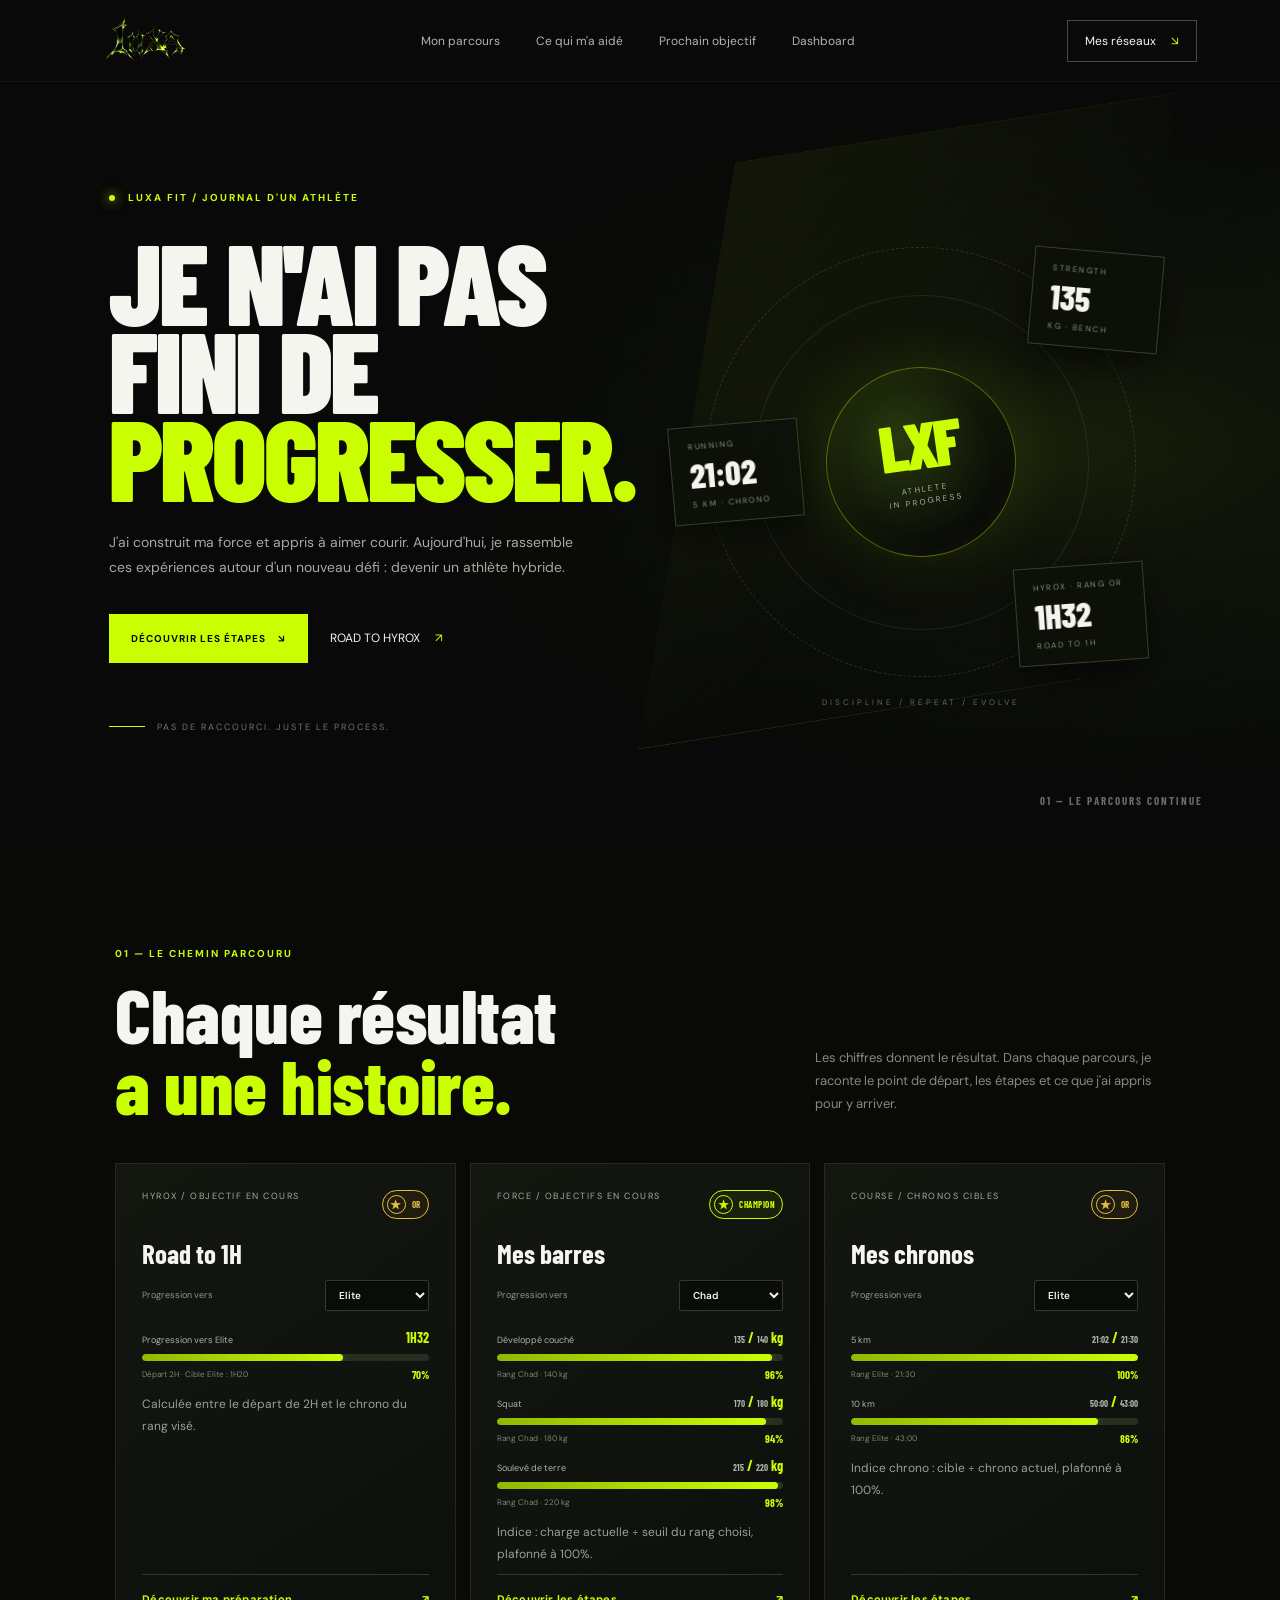
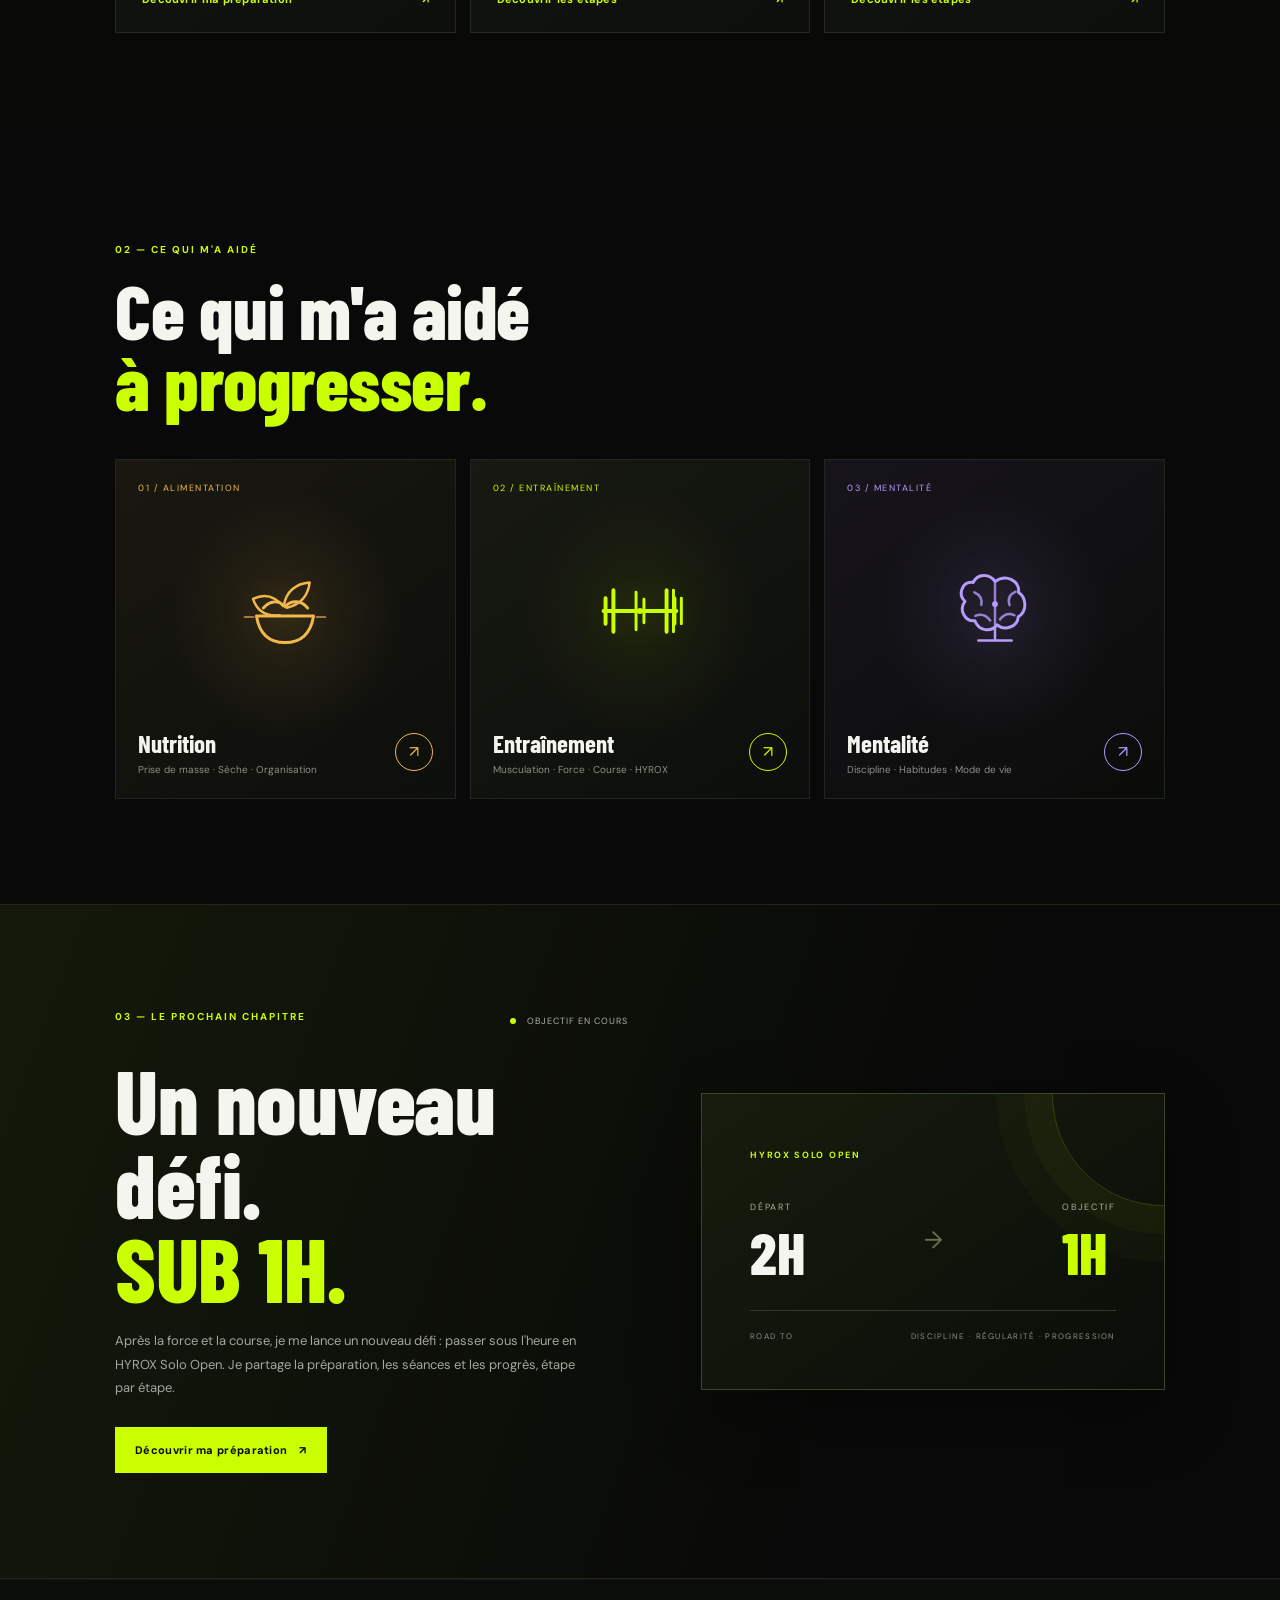
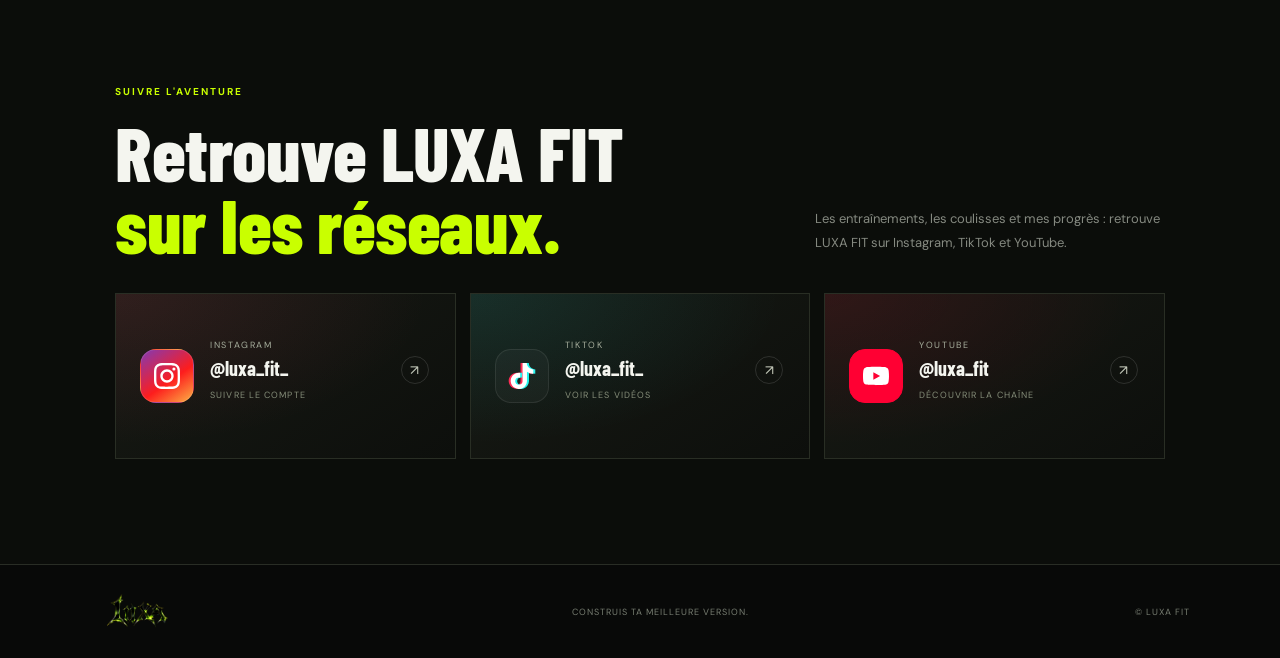
==== index.html @ b74d8dde "Initial commit" ====
<!doctype html>
<html lang="fr">
  <head>
    <meta charset="utf-8" />
    <meta name="viewport" content="width=device-width, initial-scale=1" />
    <meta name="theme-color" content="#080908" />
    <meta
      name="description"
      content="LUXA FIT — Mon parcours pour construire un physique, développer ma force et mon endurance."
    />
    <title>LUXA FIT — Mon parcours, mes objectifs</title>
    <link rel="preload" as="image" href="assets/luxa-logo.png" />
    <link rel="stylesheet" href="css/style.css" />
  </head>
  <body>
    <div class="loader" id="loader" aria-label="Chargement de LUXA FIT">
      <div class="loader-mark">
        <img src="assets/luxa-logo.png" alt="Logo LUXA FIT" />
      </div>
      <p class="loader-caption">CONSTRUIS TA MEILLEURE VERSION</p>
      <div class="loader-track"><span></span></div>
      <span class="loader-status">MON PARCOURS, MES OBJECTIFS</span>
    </div>

    <header class="header">
      <a class="brand" href="#accueil" aria-label="LUXA FIT — Accueil"
        ><img src="assets/luxa-logo.png" alt="LUXA FIT"
      /></a>
      <nav class="nav" aria-label="Navigation principale">
        <a href="#parcours">Mon parcours</a
        ><a href="#piliers">Ce qui m'a aidé</a
        ><a href="#hyrox">Prochain objectif</a>
        <a href="dashboard.html">Dashboard</a>
      </nav>
      <a class="header-cta" href="#youtube">Mes réseaux <span>↘</span></a>
      <button
        class="menu-toggle"
        aria-label="Ouvrir le menu"
        aria-expanded="false"
      >
        ☰
      </button>
    </header>

    <main id="accueil">
      <section class="hero hero-home">
        <div class="hero-bg"></div>
        <div class="hero-content">
          <p class="eyebrow">
            <span class="dot"></span> LUXA FIT / JOURNAL D'UN ATHLÈTE
          </p>
          <h1>JE N'AI PAS<br />FINI DE<br /><em>PROGRESSER.</em></h1>
          <p class="hero-copy">
            J'ai construit ma force et appris à aimer courir. Aujourd'hui, je
            rassemble ces expériences autour d'un nouveau défi : devenir un
            athlète hybride.
          </p>
          <div class="hero-actions">
            <a class="btn btn-primary" href="#parcours"
              >DÉCOUVRIR LES ÉTAPES <span>↘</span></a
            >
            <a class="text-link" href="#hyrox">ROAD TO HYROX <span>↗</span></a>
          </div>
          <div class="hero-note">
            <span class="line"></span> PAS DE RACCOURCI. JUSTE LE PROCESS.
          </div>
        </div>
        <div class="hero-visual" aria-label="Repères de mon parcours sportif">
          <div class="visual-orbit orbit-one"></div>
          <div class="visual-orbit orbit-two"></div>
          <div class="visual-core">
            <span>LXF</span><small>ATHLETE<br />IN PROGRESS</small>
          </div>
          <div class="visual-stamp stamp-strength">
            <small>STRENGTH</small
            ><strong data-performance-display="bench">135</strong
            ><em>KG · BENCH</em>
          </div>
          <div class="visual-stamp stamp-running">
            <small>RUNNING</small
            ><strong data-performance-display="fiveKm">21:02</strong
            ><em>5 KM · CHRONO</em>
          </div>
          <div class="visual-stamp stamp-hybrid">
            <small data-performance-rank-label="hyrox">HYROX · RANG OR</small
            ><strong data-performance-display="hyroxShort">1H32</strong
            ><em>ROAD TO 1H</em>
          </div>
          <div class="visual-bottom">DISCIPLINE / REPEAT / EVOLVE</div>
        </div>
        <div class="hero-index">01 — LE PARCOURS CONTINUE</div>
      </section>
      <section class="journey section" id="parcours">
        <div class="section-heading">
          <div>
            <p class="eyebrow">01 — LE CHEMIN PARCOURU</p>
            <h2>Chaque résultat<br /><em>a une histoire.</em></h2>
          </div>
          <p class="section-intro">
            Les chiffres donnent le résultat. Dans chaque parcours, je raconte
            le point de départ, les étapes et ce que j'ai appris pour y arriver.
          </p>
        </div>
        <div
          class="journey-grid"
          data-mobile-carousel="journey-cards"
          aria-label="Parcours sportifs"
        >
          <article
            class="journey-card"
            data-rank-system="hyrox"
            data-current-rank-order="2"
            data-current-seconds="5520"
            data-start-seconds="7200"
          >
            <div class="journey-card-top">
              <span class="card-number">HYROX / OBJECTIF EN COURS</span
              ><span
                class="rank-logo rank-or"
                data-performance-rank-badge="hyrox"
                role="img"
                aria-label="Rang actuel : Or"
                ><span class="rank-logo-mark" aria-hidden="true">★</span
                ><span class="rank-logo-name" data-performance-rank-name="hyrox"
                  >Or</span
                ></span
              >
            </div>
            <h3>Road to 1H</h3>
            <label class="rank-target-control"
              ><span>Progression vers</span
              ><select data-rank-select aria-label="Rang HYROX cible">
                <option value="bronze" data-rank-order="0">Bronze</option>
                <option value="argent" data-rank-order="1">Argent</option>
                <option
                  value="or"
                  data-rank-order="2"
                  data-target-time="1:45:00"
                >
                  Or
                </option>
                <option
                  value="elite"
                  data-rank-order="3"
                  data-target-time="1:20:00"
                  selected
                >
                  Elite
                </option>
                <option
                  value="champion"
                  data-rank-order="4"
                  data-target-time="1:10:00"
                >
                  Champion
                </option>
                <option
                  value="chad"
                  data-rank-order="5"
                  data-target-time="1:00:00"
                >
                  Chad
                </option>
              </select></label
            >
            <div class="progress-list">
              <div class="progress-item">
                <div class="progress-heading">
                  <span data-rank-heading>Progression vers Elite</span
                  ><strong data-performance-current="hyrox">1H32</strong>
                </div>
                <div
                  class="progress-track"
                  data-rank-progress
                  role="progressbar"
                  aria-label="Progression HYROX vers le rang Elite"
                  aria-valuemin="0"
                  aria-valuemax="100"
                  aria-valuenow="70"
                  aria-valuetext="Chrono actuel : 1 heure 32. Progression vers Elite : 70 pour cent."
                >
                  <span data-rank-fill style="--progress: 70%"></span>
                </div>
                <div class="progress-meta">
                  <span data-rank-target-label
                    >Départ : 2H · Cible Elite : 1H20</span
                  ><b data-rank-percent>70%</b>
                </div>
              </div>
            </div>
            <p class="progress-note">
              Calculée entre le départ de 2H et le chrono du rang visé.
            </p>
            <a href="training.html" class="text-link"
              >Découvrir ma préparation <span>↗</span></a
            >
          </article>
          <article class="journey-card" data-rank-system="strength">
            <div class="journey-card-top">
              <span class="card-number">FORCE / OBJECTIFS EN COURS</span
              ><span
                class="rank-logo rank-champion"
                data-performance-rank-badge="strength"
                role="img"
                aria-label="Rang actuel : Champion"
                ><span class="rank-logo-mark" aria-hidden="true">★</span
                ><span
                  class="rank-logo-name"
                  data-performance-rank-name="strength"
                  >Champion</span
                ></span
              >
            </div>
            <h3>Mes barres</h3>
            <label class="rank-target-control"
              ><span>Progression vers</span
              ><select data-rank-select aria-label="Rang cible en force">
                <option
                  value="bronze"
                  data-bench="70"
                  data-squat="90"
                  data-deadlift="110"
                >
                  Bronze
                </option>
                <option
                  value="argent"
                  data-bench="90"
                  data-squat="115"
                  data-deadlift="145"
                >
                  Argent
                </option>
                <option
                  value="or"
                  data-bench="105"
                  data-squat="135"
                  data-deadlift="165"
                >
                  Or
                </option>
                <option
                  value="elite"
                  data-bench="120"
                  data-squat="150"
                  data-deadlift="185"
                >
                  Elite
                </option>
                <option
                  value="champion"
                  data-bench="130"
                  data-squat="160"
                  data-deadlift="200"
                >
                  Champion
                </option>
                <option
                  value="chad"
                  data-bench="140"
                  data-squat="180"
                  data-deadlift="220"
                  selected
                >
                  Chad
                </option>
              </select></label
            >
            <div class="progress-list">
              <div
                class="progress-item"
                data-rank-metric="bench"
                data-current-value="135"
              >
                <div class="progress-heading">
                  <span>Développé couché</span
                  ><strong
                    ><span data-performance-current>135</span> /
                    <span data-rank-target-value>140</span> kg</strong
                  >
                </div>
                <div
                  class="progress-track"
                  data-rank-progress
                  role="progressbar"
                  aria-label="Développé couché : 135 sur 140 kg, rang Chad"
                  aria-valuemin="0"
                  aria-valuemax="100"
                  aria-valuenow="96"
                  aria-valuetext="135 kg sur 140 kg, 96 pour cent vers Chad"
                >
                  <span data-rank-fill style="--progress: 96%"></span>
                </div>
                <div class="progress-meta">
                  <span data-rank-target-label>Rang Chad · 140 kg</span
                  ><b data-rank-percent>96%</b>
                </div>
              </div>
              <div
                class="progress-item"
                data-rank-metric="squat"
                data-current-value="170"
              >
                <div class="progress-heading">
                  <span>Squat</span
                  ><strong
                    ><span data-performance-current>170</span> /
                    <span data-rank-target-value>180</span> kg</strong
                  >
                </div>
                <div
                  class="progress-track"
                  data-rank-progress
                  role="progressbar"
                  aria-label="Squat : 170 sur 180 kg, rang Chad"
                  aria-valuemin="0"
                  aria-valuemax="100"
                  aria-valuenow="94"
                  aria-valuetext="170 kg sur 180 kg, 94 pour cent vers Chad"
                >
                  <span data-rank-fill style="--progress: 94%"></span>
                </div>
                <div class="progress-meta">
                  <span data-rank-target-label>Rang Chad · 180 kg</span
                  ><b data-rank-percent>94%</b>
                </div>
              </div>
              <div
                class="progress-item"
                data-rank-metric="deadlift"
                data-current-value="215"
              >
                <div class="progress-heading">
                  <span>Soulevé de terre</span
                  ><strong
                    ><span data-performance-current>215</span> /
                    <span data-rank-target-value>220</span> kg</strong
                  >
                </div>
                <div
                  class="progress-track"
                  data-rank-progress
                  role="progressbar"
                  aria-label="Soulevé de terre : 215 sur 220 kg, rang Chad"
                  aria-valuemin="0"
                  aria-valuemax="100"
                  aria-valuenow="98"
                  aria-valuetext="215 kg sur 220 kg, 98 pour cent vers Chad"
                >
                  <span data-rank-fill style="--progress: 98%"></span>
                </div>
                <div class="progress-meta">
                  <span data-rank-target-label>Rang Chad · 220 kg</span
                  ><b data-rank-percent>98%</b>
                </div>
              </div>
            </div>
            <p class="progress-note">
              Indice : charge actuelle ÷ seuil du rang choisi, plafonné à 100%.
            </p>
            <a href="force.html" class="text-link"
              >Découvrir les étapes <span>↗</span></a
            >
          </article>
          <article class="journey-card" data-rank-system="running">
            <div class="journey-card-top">
              <span class="card-number">COURSE / CHRONOS CIBLES</span
              ><span
                class="rank-logo rank-or"
                data-performance-rank-badge="running"
                role="img"
                aria-label="Rang actuel : Or"
                ><span class="rank-logo-mark" aria-hidden="true">★</span
                ><span
                  class="rank-logo-name"
                  data-performance-rank-name="running"
                  >Or</span
                ></span
              >
            </div>
            <h3>Mes chronos</h3>
            <label class="rank-target-control"
              ><span>Progression vers</span
              ><select
                data-rank-select
                aria-label="Rang cible en course à pied"
              >
                <option value="bronze" data-five-km="30:00" data-ten-km="60:00">
                  Bronze
                </option>
                <option value="argent" data-five-km="27:00" data-ten-km="54:00">
                  Argent
                </option>
                <option value="or" data-five-km="23:00" data-ten-km="50:00">
                  Or
                </option>
                <option
                  value="elite"
                  data-five-km="21:30"
                  data-ten-km="43:00"
                  selected
                >
                  Elite
                </option>
                <option
                  value="champion"
                  data-five-km="19:00"
                  data-ten-km="38:00"
                >
                  Champion
                </option>
                <option
                  value="chad"
                  data-five-km="17:59"
                  data-ten-km="35:59"
                  data-five-km-label="Sous 18:00"
                  data-ten-km-label="Sous 36:00"
                >
                  Chad
                </option>
              </select></label
            >
            <div class="progress-list">
              <div
                class="progress-item"
                data-rank-metric="fiveKm"
                data-current-time="21:02"
              >
                <div class="progress-heading">
                  <span>5 km</span
                  ><strong
                    ><span data-performance-current>21:02</span> /
                    <span data-rank-target-value>21:30</span></strong
                  >
                </div>
                <div
                  class="progress-track"
                  data-rank-progress
                  role="progressbar"
                  aria-label="5 kilomètres vers le rang Elite"
                  aria-valuemin="0"
                  aria-valuemax="100"
                  aria-valuenow="100"
                  aria-valuetext="21 minutes 2 secondes, progression vers le rang Elite"
                >
                  <span data-rank-fill style="--progress: 100%"></span>
                </div>
                <div class="progress-meta">
                  <span data-rank-target-label>Rang Elite · 21:30</span
                  ><b data-rank-percent>100%</b>
                </div>
              </div>
              <div
                class="progress-item"
                data-rank-metric="tenKm"
                data-current-time="50:00"
              >
                <div class="progress-heading">
                  <span>10 km</span
                  ><strong
                    ><span data-performance-current>50:00</span> /
                    <span data-rank-target-value>43:00</span></strong
                  >
                </div>
                <div
                  class="progress-track"
                  data-rank-progress
                  role="progressbar"
                  aria-label="10 kilomètres vers le rang Elite"
                  aria-valuemin="0"
                  aria-valuemax="100"
                  aria-valuenow="86"
                  aria-valuetext="50 minutes, progression vers le rang Elite"
                >
                  <span data-rank-fill style="--progress: 86%"></span>
                </div>
                <div class="progress-meta">
                  <span data-rank-target-label>Rang Elite · 43:00</span
                  ><b data-rank-percent>86%</b>
                </div>
              </div>
            </div>
            <p class="progress-note">
              Indice chrono : cible ÷ chrono actuel, plafonné à 100%.
            </p>
            <a href="course.html" class="text-link"
              >Découvrir les étapes <span>↗</span></a
            >
          </article>
        </div>
      </section>

      <section class="pillars section" id="piliers">
        <div class="section-heading">
          <div>
            <p class="eyebrow">02 — CE QUI M'A AIDÉ</p>
            <h2>Ce qui m'a aidé<br /><em>à progresser.</em></h2>
          </div>
        </div>
        <div
          class="pillar-grid"
          data-mobile-carousel="pillars"
          aria-label="Les piliers pour progresser"
        >
          <a class="pillar-card nutrition" href="nutrition.html"
            ><span class="card-number">01 / ALIMENTATION</span>
            <div class="card-art art-nutrition" aria-hidden="true">
              <img class="card-logo" src="assets/nutrition-mark.svg" alt="" />
            </div>
            <div class="card-bottom">
              <div>
                <h3>Nutrition</h3>
                <p>Prise de masse · Sèche · Organisation</p>
              </div>
              <span class="circle-arrow">↗</span>
            </div></a
          >
          <a class="pillar-card training" href="training.html"
            ><span class="card-number">02 / ENTRAÎNEMENT</span>
            <div class="card-art art-training" aria-hidden="true">
              <img class="card-logo" src="assets/training-mark.svg" alt="" />
            </div>
            <div class="card-bottom">
              <div>
                <h3>Entraînement</h3>
                <p>Musculation · Force · Course · HYROX</p>
              </div>
              <span class="circle-arrow">↗</span>
            </div></a
          >
          <a class="pillar-card mindset" href="mentalite.html"
            ><span class="card-number">03 / MENTALITÉ</span>
            <div class="card-art art-mindset" aria-hidden="true">
              <img class="card-logo" src="assets/mindset-mark.svg" alt="" />
            </div>
            <div class="card-bottom">
              <div>
                <h3>Mentalité</h3>
                <p>Discipline · Habitudes · Mode de vie</p>
              </div>
              <span class="circle-arrow">↗</span>
            </div></a
          >
        </div>
      </section>

      <section class="hyrox next-chapter section" id="hyrox">
        <div class="next-chapter-copy">
          <div class="hyrox-top">
            <p class="eyebrow">03 — LE PROCHAIN CHAPITRE</p>
            <span class="live-tag"><i></i> OBJECTIF EN COURS</span>
          </div>
          <h2>Un nouveau défi.<br /><em>SUB 1H.</em></h2>
          <p class="hyrox-desc">
            Après la force et la course, je me lance un nouveau défi : passer
            sous l'heure en HYROX Solo Open. Je partage la préparation, les
            séances et les progrès, étape par étape.
          </p>
          <a class="btn btn-primary" href="training.html"
            >Découvrir ma préparation <span>↗</span></a
          >
        </div>
        <div
          class="hyrox-scoreboard"
          aria-label="Départ et objectif HYROX Solo Open"
        >
          <span class="scoreboard-label">HYROX SOLO OPEN</span>
          <div class="scoreboard-times">
            <div><small>DÉPART</small><strong>2H</strong></div>
            <span aria-hidden="true">→</span>
            <div class="scoreboard-target">
              <small>OBJECTIF</small><strong>1H</strong>
            </div>
          </div>
          <div class="scoreboard-footer">
            <span>ROAD TO</span
            ><span>DISCIPLINE · RÉGULARITÉ · PROGRESSION</span>
          </div>
        </div>
      </section>

      <section class="socials section" id="youtube">
        <div class="socials-heading">
          <div>
            <p class="eyebrow">SUIVRE L'AVENTURE</p>
            <h2>Retrouve LUXA FIT<br /><em>sur les réseaux.</em></h2>
          </div>
          <p class="section-intro">
            Les entraînements, les coulisses et mes progrès : retrouve LUXA FIT
            sur Instagram, TikTok et YouTube.
          </p>
        </div>
        <div
          class="social-links"
          data-mobile-carousel="social-links"
          aria-label="Réseaux sociaux LUXA FIT"
        >
          <a
            class="social-card social-instagram"
            href="https://www.instagram.com/luxa_fit_/"
            target="_blank"
            rel="noopener noreferrer"
            aria-label="Ouvrir Instagram LUXA FIT dans un nouvel onglet"
            ><span class="social-icon"
              ><img src="assets/instagram-mark.svg" alt="" /></span
            ><span class="social-copy"
              ><span class="social-name">INSTAGRAM</span
              ><strong>@luxa_fit_</strong
              ><span class="social-action">Suivre le compte</span></span
            ><span class="social-arrow" aria-hidden="true">↗</span></a
          >
          <a
            class="social-card social-tiktok"
            href="https://www.tiktok.com/@luxa_fit_"
            target="_blank"
            rel="noopener noreferrer"
            aria-label="Ouvrir TikTok LUXA FIT dans un nouvel onglet"
            ><span class="social-icon"
              ><img src="assets/tiktok-mark.svg" alt="" /></span
            ><span class="social-copy"
              ><span class="social-name">TIKTOK</span><strong>@luxa_fit_</strong
              ><span class="social-action">Voir les vidéos</span></span
            ><span class="social-arrow" aria-hidden="true">↗</span></a
          >
          <a
            class="social-card social-youtube"
            href="https://www.youtube.com/@luxa_fit"
            target="_blank"
            rel="noopener noreferrer"
            aria-label="Ouvrir YouTube LUXA FIT dans un nouvel onglet"
            ><span class="social-icon"
              ><img src="assets/youtube-mark.svg" alt="" /></span
            ><span class="social-copy"
              ><span class="social-name">YOUTUBE</span><strong>@luxa_fit</strong
              ><span class="social-action">Découvrir la chaîne</span></span
            ><span class="social-arrow" aria-hidden="true">↗</span></a
          >
        </div>
      </section>
    </main>
    <footer class="footer">
      <a class="brand" href="#accueil"
        ><img src="assets/luxa-logo.png" alt="LUXA FIT" /></a
      ><span>CONSTRUIS TA MEILLEURE VERSION.</span><span>© LUXA FIT</span>
    </footer>
    <script src="js/performance.js"></script>
    <script src="js/main.js"></script>
    <script src="js/mobile-carousels.js"></script>
  </body>
</html>
---- css/style.css ----
@import url("https://fonts.googleapis.com/css2?family=Barlow+Condensed:wght@500;600;700;800;900&family=DM+Sans:wght@400;500;600;700&display=swap");
:root {
  --bg: #080908;
  --panel: #111310;
  --lime: #c9ff00;
  --nutrition-accent: #f2b84b;
  --training-accent: #c9ff00;
  --mindset-accent: #b59cff;
  --detail-accent: var(--training-accent);
  --white: #f4f5ef;
  --muted: #858980;
  --line: #292d25;
  --font: "DM Sans", sans-serif;
  --display: "Barlow Condensed", sans-serif;
}
* {
  box-sizing: border-box;
}
html {
  scroll-behavior: smooth;
}
body {
  margin: 0;
  background: var(--bg);
  color: var(--white);
  font-family: var(--font);
  -webkit-font-smoothing: antialiased;
}
a {
  color: inherit;
  text-decoration: none;
}
.loader {
  position: fixed;
  inset: 0;
  background: radial-gradient(
    ellipse at 50% 48%,
    #101608 0%,
    #050605 48%,
    #020302 100%
  );
  z-index: 1000;
  display: flex;
  flex-direction: column;
  align-items: center;
  justify-content: center;
  transition:
    opacity 0.8s cubic-bezier(0.7, 0, 0.2, 1),
    visibility 0.8s;
  overflow: hidden;
}
.loader:before {
  content: "";
  position: absolute;
  width: min(86vw, 1050px);
  aspect-ratio: 1;
  border-radius: 50%;
  background: radial-gradient(
    circle,
    #c9ff0010 0%,
    #c9ff0005 34%,
    transparent 68%
  );
  filter: blur(16px);
  animation: loader-breathe 3.2s ease-in-out infinite;
}
.loader-mark {
  position: relative;
  width: min(88vw, 940px);
  display: grid;
  place-items: center;
  animation: mark-enter 1.15s cubic-bezier(0.16, 1, 0.3, 1) both;
}
.loader-mark:after {
  content: "";
  position: absolute;
  inset: 9% 8%;
  background: #c9ff00;
  opacity: 0.12;
  filter: blur(55px);
  z-index: -1;
}
.loader-mark img {
  display: block;
  width: 100%;
  height: auto;
  filter: drop-shadow(0 0 10px #c9ff0040) drop-shadow(0 0 35px #c9ff0028);
  animation: logo-glow 3s ease-in-out infinite;
}
.loader-caption {
  position: relative;
  margin: 12px 0 36px;
  color: #e7f0d7;
  font: 600 clamp(12px, 1.6vw, 17px) / 1 var(--font);
  letter-spacing: clamp(5px, 1.1vw, 13px);
  text-indent: clamp(5px, 1.1vw, 13px);
  opacity: 0.85;
}
.loader-track {
  position: relative;
  width: min(48vw, 360px);
  height: 2px;
  background: #252c1b;
  overflow: hidden;
}
.loader-track span {
  display: block;
  width: 38%;
  height: 100%;
  background: linear-gradient(90deg, transparent, var(--lime), #f5ffd0);
  box-shadow: 0 0 14px var(--lime);
  animation: load 1.6s cubic-bezier(0.4, 0, 0.2, 1) infinite;
}
.loader-status {
  position: relative;
  margin-top: 17px;
  font-size: 8px;
  letter-spacing: 3px;
  color: #69715d;
}
@keyframes load {
  from {
    transform: translateX(-150%);
  }
  to {
    transform: translateX(350%);
  }
}
@keyframes mark-enter {
  from {
    opacity: 0;
    transform: translateY(22px) scale(0.94);
    filter: blur(8px);
  }
  to {
    opacity: 1;
    transform: translateY(0) scale(1);
    filter: blur(0);
  }
}
@keyframes logo-glow {
  0%,
  100% {
    filter: drop-shadow(0 0 8px #c9ff0030) drop-shadow(0 0 26px #c9ff001b);
  }
  50% {
    filter: drop-shadow(0 0 16px #c9ff0060) drop-shadow(0 0 48px #c9ff0038);
  }
}
@keyframes loader-breathe {
  0%,
  100% {
    transform: scale(0.88);
    opacity: 0.65;
  }
  50% {
    transform: scale(1.08);
    opacity: 1;
  }
}
.loader.done {
  opacity: 0;
  visibility: hidden;
  pointer-events: none;
}
@media (max-width: 600px) {
  .loader-mark {
    width: 96vw;
  }
  .loader-caption {
    margin: 4px 0 28px;
    letter-spacing: 4px;
    text-indent: 4px;
  }
  .loader-status {
    letter-spacing: 2px;
  }
}
@media (prefers-reduced-motion: reduce) {
  .loader-mark,
  .loader-mark img,
  .loader:before,
  .loader-track span {
    animation: none;
  }
}
.header {
  height: 82px;
  padding: 0 6.5%;
  display: flex;
  align-items: center;
  justify-content: space-between;
  border-bottom: 1px solid #ffffff0c;
  background: #080908;
  position: sticky;
  top: 0;
  z-index: 50;
}
.brand img {
  width: 125px;
  height: 52px;
  object-fit: contain;
}
.nav {
  display: flex;
  gap: 36px;
  color: #b2b6ad;
  font-size: 12px;
}
.nav a:hover,
.text-link:hover {
  color: var(--lime);
}
.header-cta {
  font-size: 12px;
  border: 1px solid #454a3b;
  padding: 12px 17px;
}
.header-cta span,
.btn span,
.text-link span {
  color: var(--lime);
  margin-left: 12px;
}
.menu-toggle {
  display: none;
  background: none;
  color: white;
  border: 0;
  font-size: 24px;
}
.hero {
  min-height: 650px;
  position: relative;
  display: flex;
  align-items: center;
  padding: 90px 10%;
  overflow: hidden;
  background: radial-gradient(
    ellipse at 75% 40%,
    #27310c 0%,
    #11150a 22%,
    #080908 62%
  );
}
.hero:after {
  content: "L";
  position: absolute;
  right: 9%;
  top: 3%;
  font: 900 560px/0.8 var(--display);
  color: #c9ff0008;
  pointer-events: none;
}
.hero-bg {
  position: absolute;
  inset: 0;
  background: linear-gradient(
    90deg,
    #080908 3%,
    #080908e8 40%,
    transparent 100%
  );
}
.hero-content {
  position: relative;
  z-index: 2;
  max-width: 720px;
}
.eyebrow {
  font-size: 10px;
  letter-spacing: 2px;
  color: var(--lime);
  font-weight: 700;
}
.dot {
  display: inline-block;
  width: 6px;
  height: 6px;
  border-radius: 50%;
  background: var(--lime);
  margin-right: 9px;
  box-shadow: 0 0 12px var(--lime);
}
h1,
h2,
h3,
p {
  margin-top: 0;
}
h1 {
  font: 900 clamp(66px, 10vw, 140px) / 0.83 var(--display);
  letter-spacing: -2px;
  margin: 30px 0;
}
.hero h1 em,
h2 em {
  font-style: normal;
  color: var(--lime);
}
.hero-copy {
  max-width: 430px;
  color: #a5aaa0;
  line-height: 1.8;
  font-size: 14px;
}
.hero-actions {
  display: flex;
  align-items: center;
  gap: 28px;
  margin-top: 34px;
}
.btn {
  display: inline-flex;
  align-items: center;
  justify-content: center;
  padding: 16px 20px;
  font-size: 11px;
  font-weight: 700;
  letter-spacing: 0.3px;
}
.btn-primary {
  background: var(--lime);
  color: #090a06;
}
.btn-primary span {
  color: #090a06;
}
.text-link {
  font-size: 12px;
}
.hero-note {
  display: flex;
  align-items: center;
  gap: 12px;
  margin-top: 75px;
  font-size: 9px;
  letter-spacing: 2px;
  color: #71766c;
}
.hero-note .line {
  width: 36px;
  height: 1px;
  background: var(--lime);
}
.hero-index {
  position: absolute;
  right: 6%;
  bottom: 35px;
  font: 700 11px var(--display);
  letter-spacing: 2px;
  color: #686d62;
}
.section {
  padding: 105px 9%;
}
.section-heading {
  display: flex;
  justify-content: space-between;
  align-items: end;
  margin-bottom: 42px;
}
h2 {
  font: 800 clamp(42px, 6vw, 76px) / 0.94 var(--display);
  letter-spacing: -0.5px;
  margin: 18px 0 0;
}
.section-intro {
  max-width: 350px;
  color: var(--muted);
  font-size: 13px;
  line-height: 1.8;
  margin-bottom: 5px;
}
.pillar-grid {
  display: grid;
  grid-template-columns: repeat(3, 1fr);
  gap: 14px;
}
.pillar-card {
  background: #111310;
  border: 1px solid #22261e;
  padding: 22px;
  min-height: 310px;
  display: flex;
  flex-direction: column;
  transition:
    border 0.25s,
    transform 0.25s;
}
.pillar-card:hover {
  border-color: var(--lime);
  transform: translateY(-4px);
}
.card-number {
  font-size: 9px;
  letter-spacing: 1.5px;
  color: #a4a99d;
}
.card-art {
  flex: 1;
  display: grid;
  place-items: center;
  font: 900 95px/0.8 var(--display);
  color: #c9ff0017;
  position: relative;
  overflow: hidden;
}
.card-art:after {
  content: "";
  position: absolute;
  width: 150px;
  height: 150px;
  border: 1px solid #c9ff002b;
  transform: rotate(45deg);
}
.card-bottom {
  display: flex;
  align-items: center;
  justify-content: space-between;
}
.card-bottom h3 {
  font: 700 25px var(--display);
  margin: 0 0 5px;
}
.card-bottom p {
  font-size: 10px;
  color: #8b9086;
  margin: 0;
}
.circle-arrow {
  width: 38px;
  height: 38px;
  border: 1px solid #414637;
  border-radius: 50%;
  display: grid;
  place-items: center;
  color: var(--lime);
  font-size: 16px;
  flex-shrink: 0;
}
.story {
  display: grid;
  grid-template-columns: 1fr 1fr;
  gap: 9%;
  align-items: center;
  background: #0c0e0b;
}
.story-image {
  position: relative;
}
.story-image img {
  width: 100%;
  max-height: 520px;
  object-fit: cover;
  object-position: center 25%;
  filter: saturate(0.75);
}
.image-tag {
  position: absolute;
  bottom: 18px;
  left: 18px;
  background: var(--lime);
  color: #080908;
  padding: 9px 12px;
  font-size: 9px;
  font-weight: 800;
  letter-spacing: 1px;
}
.story-copy > p:not(.eyebrow) {
  font-size: 13px;
  line-height: 1.9;
  color: #a0a59b;
  margin: 25px 0;
}
.stats {
  display: flex;
  gap: 20px;
  border-top: 1px solid var(--line);
  margin-top: 35px;
  padding-top: 25px;
}
.stats div {
  display: flex;
  flex-direction: column;
  gap: 8px;
}
.stats strong {
  font: 800 28px var(--display);
}
.stats strong span {
  font-size: 15px;
  color: var(--lime);
}
.stats small {
  font-size: 8px;
  letter-spacing: 1px;
  color: #82877d;
}
.hyrox {
  background: linear-gradient(110deg, #14190a, #080908 70%);
  border-top: 1px solid #202719;
  border-bottom: 1px solid #202719;
}
.hyrox-top,
.hyrox-footer {
  display: flex;
  justify-content: space-between;
  align-items: center;
}
.live-tag {
  font-size: 9px;
  letter-spacing: 1px;
  color: #adb3a4;
}
.live-tag i {
  display: inline-block;
  width: 6px;
  height: 6px;
  background: var(--lime);
  border-radius: 50%;
  margin-right: 8px;
}
.hyrox h2 {
  font-size: clamp(60px, 10vw, 130px);
  margin: 55px 0 20px;
}
.hyrox-desc {
  max-width: 480px;
  color: #a2a79d;
  font-size: 13px;
  line-height: 1.8;
}
.hyrox-footer {
  margin-top: 45px;
  padding-top: 25px;
  border-top: 1px solid #343a27;
  font-size: 10px;
  letter-spacing: 1.5px;
}
.btn-outline {
  border: 1px solid #6b7548;
}
.product-row {
  display: flex;
  align-items: center;
  justify-content: space-between;
  border: 1px solid var(--line);
  padding: 32px;
  background: #0d0f0c;
}
.product-status {
  font-size: 9px;
  color: var(--lime);
  letter-spacing: 1.5px;
}
.product-row h3 {
  font: 700 30px var(--display);
  margin: 15px 0 8px;
}
.product-row p {
  max-width: 570px;
  color: #92978d;
  font-size: 12px;
  line-height: 1.8;
  margin: 0;
}
.circle-arrow.large {
  width: 55px;
  height: 55px;
}
.disclaimer {
  font-size: 9px;
  color: #686d64;
  margin-top: 18px;
}
.mindset-band {
  text-align: center;
  background: #c9ff00;
  color: #090a06;
  padding: 90px 8%;
}
.mindset-band .eyebrow {
  color: #343c16;
}
.mindset-band h2 em {
  color: #3b4712;
}
.mindset-band > p:last-child {
  font-size: 12px;
  margin: 20px 0 0;
}
.youtube {
  display: flex;
  align-items: center;
  justify-content: space-between;
}
.youtube h2 {
  margin-top: 20px;
}
.footer {
  border-top: 1px solid var(--line);
  padding: 25px 7%;
  display: flex;
  align-items: center;
  justify-content: space-between;
  color: #777d71;
  font-size: 9px;
  letter-spacing: 1px;
}
.footer .brand img {
  width: 95px;
  height: 40px;
}
@media (max-width: 760px) {
  .header {
    height: 68px;
    padding: 0 5%;
  }
  .brand img {
    width: 100px;
    height: 45px;
  }
  .nav {
    display: none;
    position: absolute;
    top: 68px;
    left: 0;
    right: 0;
    background: #0b0d0a;
    padding: 24px;
    flex-direction: column;
    gap: 20px;
  }
  .nav.open {
    display: flex;
  }
  .header-cta {
    margin-left: auto;
    margin-right: 15px;
    padding: 10px;
    font-size: 10px;
  }
  .menu-toggle {
    display: block;
  }
  .hero {
    min-height: 590px;
    padding: 75px 7%;
  }
  .hero:after {
    right: -12%;
    font-size: 360px;
  }
  .hero-note {
    margin-top: 55px;
  }
  .section {
    padding: 75px 6%;
  }
  .section-heading {
    display: block;
  }
  .section-intro {
    margin-top: 20px;
  }
  .pillar-grid {
    grid-template-columns: 1fr;
  }
  .pillar-card {
    min-height: 260px;
  }
  .card-art {
    min-height: 115px;
    font-size: 75px;
  }
  .story {
    grid-template-columns: 1fr;
    gap: 35px;
  }
  .story-image img {
    max-height: 420px;
  }
  .stats {
    gap: 13px;
  }
  .stats strong {
    font-size: 24px;
  }
  .stats small {
    font-size: 7px;
  }
  .hyrox h2 {
    margin: 45px 0 20px;
  }
  .hyrox-footer {
    gap: 20px;
    align-items: start;
    flex-direction: column;
  }
  .product-row {
    padding: 22px;
    gap: 15px;
  }
  .product-row h3 {
    font-size: 25px;
  }
  .youtube {
    align-items: start;
    gap: 25px;
    flex-direction: column;
  }
  .footer {
    gap: 14px;
    flex-wrap: wrap;
  }
  .footer span:nth-child(2) {
    display: none;
  }
}

/* Nouvelle narration : objectifs et parcours personnel */
.journey {
  background: #090a08;
}
.journey-grid {
  display: grid;
  grid-template-columns: repeat(3, minmax(0, 1fr));
  gap: 14px;
}
.journey-card {
  min-height: 285px;
  padding: 26px;
  background: linear-gradient(145deg, #141710, #0d0f0c);
  border: 1px solid #252a20;
  display: flex;
  flex-direction: column;
  transition:
    transform 0.25s,
    border-color 0.25s,
    background 0.25s;
}
.journey-card:hover {
  transform: translateY(-4px);
  border-color: var(--lime);
}
.journey-card:focus-within {
  border-color: var(--lime);
}
.journey-card h3 {
  font: 700 27px var(--display);
  margin: 18px 0 10px;
}
.journey-card p {
  color: #9ba095;
  font-size: 12px;
  line-height: 1.85;
  margin: 0 0 22px;
}
.journey-card .text-link {
  display: flex;
  align-items: center;
  justify-content: space-between;
  gap: 12px;
  margin-top: auto;
  padding-top: 17px;
  border-top: 1px solid #343a2b;
  color: var(--lime);
  font-size: 11px;
  font-weight: 700;
  letter-spacing: 0.2px;
}
.journey-card .text-link span {
  transition: transform 0.2s;
}
.journey-card .text-link:hover span {
  transform: translate(3px, -3px);
}
a:focus-visible,
button:focus-visible {
  outline: 2px solid var(--lime);
  outline-offset: 4px;
}
.journey-number {
  display: flex;
  align-items: baseline;
  gap: 10px;
  margin: 28px 0 0;
  font: 800 clamp(36px, 4vw, 57px) / 1 var(--display);
  letter-spacing: -1px;
  color: var(--white);
}
.journey-number small {
  color: var(--lime);
  font: 700 12px var(--font);
}
.journey-number b {
  color: #69715b;
  font-size: 25px;
}
.journey-number.compact {
  font-size: clamp(28px, 3vw, 43px);
}
.pillar-detail {
  display: grid;
  grid-template-columns: 0.85fr 1.15fr;
  gap: 8%;
  align-items: start;
  border-top: 1px solid var(--line);
}
.pillar-detail:nth-of-type(even) {
  background: #0c0e0b;
}
.detail-heading h2 {
  margin-top: 20px;
}
.detail-content p {
  color: #a0a59b;
  font-size: 14px;
  line-height: 1.95;
  margin: 0 0 24px;
}
.detail-tags {
  display: flex;
  flex-wrap: wrap;
  gap: 9px;
  margin: 28px 0;
}
.detail-tags span {
  border: 1px solid #343b28;
  color: var(--lime);
  padding: 10px 13px;
  font-size: 9px;
  letter-spacing: 1px;
}
.detail-content .small-note {
  border-left: 2px solid var(--lime);
  padding-left: 14px;
  color: #70776a;
  font-size: 11px;
}
.youtube .section-intro {
  margin-top: 18px;
}
@media (max-width: 760px) {
  .journey-grid {
    grid-template-columns: 1fr;
  }
  .journey-card {
    min-height: 245px;
  }
  .journey-number {
    font-size: 47px;
  }
  .pillar-detail {
    grid-template-columns: 1fr;
    gap: 25px;
  }
  .detail-heading h2 {
    font-size: 48px;
  }
}

/* Pages de progression — design sans galerie ni photo */
.story-no-photo {
  min-height: 0;
  padding-top: 100px;
  padding-bottom: 100px;
}
.story-no-photo .story-copy {
  max-width: 900px;
}
.feature-pages .journey-card {
  min-height: 320px;
}
.detail-page-hero {
  padding: 150px 7vw 90px;
  min-height: 58vh;
  display: flex;
  flex-direction: column;
  justify-content: flex-end;
  position: relative;
  overflow: hidden;
  border-bottom: 1px solid var(--line);
}
.detail-page-hero:before {
  content: "";
  position: absolute;
  width: 65vw;
  height: 65vw;
  right: -20vw;
  top: -25vw;
  border-radius: 50%;
  border: 1px solid #c9ff0028;
  box-shadow:
    0 0 0 8vw #c9ff0005,
    0 0 0 16vw #c9ff0003;
}
.detail-page-hero .eyebrow,
.detail-page-hero h1,
.detail-page-hero p,
.detail-page-hero .hero-actions {
  position: relative;
  z-index: 1;
}
.detail-page-hero h1 {
  font: 800 clamp(54px, 10vw, 130px) / 0.9 var(--display);
  text-transform: uppercase;
  letter-spacing: -0.03em;
  margin: 25px 0;
  max-width: 1100px;
}
.detail-page-hero h1 em {
  color: var(--lime);
  font-style: normal;
}
.detail-page-hero p:not(.eyebrow) {
  color: #b5b9af;
  max-width: 650px;
  line-height: 1.8;
}
.detail-columns {
  display: grid;
  grid-template-columns: 0.8fr 1.2fr;
  gap: 8vw;
  padding: 85px 7vw;
  border-bottom: 1px solid var(--line);
}
.detail-columns h2,
.text-panel h2 {
  font: 700 clamp(36px, 5vw, 65px) / 0.98 var(--display);
  text-transform: uppercase;
  margin: 15px 0;
}
.detail-columns h2 em,
.text-panel h2 em {
  color: var(--lime);
  font-style: normal;
}
.detail-body {
  color: #b5b9af;
  line-height: 1.85;
}
.milestone-list {
  margin: 25px 0 0;
  padding: 0;
  list-style: none;
  border-top: 1px solid var(--line);
}
.milestone-list li {
  display: flex;
  justify-content: space-between;
  gap: 20px;
  padding: 20px 0;
  border-bottom: 1px solid var(--line);
}
.milestone-list strong {
  color: var(--lime);
  font-family: var(--display);
  font-size: 25px;
}
.text-panel {
  padding: 75px 7vw;
  border-bottom: 1px solid var(--line);
}
.lesson-grid {
  display: grid;
  grid-template-columns: repeat(3, 1fr);
  gap: 14px;
  margin-top: 35px;
}
.lesson-card {
  background: var(--panel);
  border: 1px solid var(--line);
  padding: 28px;
}
.lesson-card b {
  color: var(--lime);
  font: 700 25px var(--display);
}
.lesson-card p {
  color: #aeb3a8;
  line-height: 1.7;
}
.media-note {
  border: 1px dashed #454b3d;
  padding: 25px;
  margin-top: 25px;
  color: #aeb3a8;
}
.detail-cta {
  display: flex;
  align-items: center;
  justify-content: space-between;
  gap: 25px;
  padding: 60px 7vw;
}
@media (max-width: 760px) {
  .detail-page-hero {
    padding: 125px 6vw 65px;
    min-height: 52vh;
  }
  .detail-columns {
    grid-template-columns: 1fr;
    padding: 55px 6vw;
    gap: 25px;
  }
  .lesson-grid {
    grid-template-columns: 1fr;
  }
  .text-panel {
    padding: 55px 6vw;
  }
  .detail-cta {
    padding: 45px 6vw;
    flex-direction: column;
    align-items: flex-start;
  }
  .story-no-photo {
    padding-top: 65px;
    padding-bottom: 65px;
  }
}

/* LUXA FIT — homepage editorial upgrade */
.hero-home {
  min-height: 760px;
  padding: 105px 8.5%;
  display: grid;
  grid-template-columns: 1.04fr 0.96fr;
  align-items: center;
  gap: 2%;
  background: radial-gradient(
    ellipse at 77% 48%,
    #25320c 0%,
    #12170a 22%,
    #080908 64%
  );
}
.hero-home:after {
  content: "";
  right: 8%;
  top: 7%;
  width: 42%;
  height: 75%;
  font-size: 0;
  background: linear-gradient(135deg, #c9ff0010, transparent 58%);
  border: 1px solid #c9ff0015;
  transform: skewY(-9deg);
  clip-path: polygon(18% 0, 100% 0, 82% 100%, 0 100%);
}
.hero-home .hero-bg {
  background: linear-gradient(90deg, #080908 0%, #080908ee 35%, #08090835 100%);
}
.hero-home .hero-content {
  max-width: 680px;
}
.hero-home h1 {
  font-size: clamp(70px, 8.8vw, 124px);
  line-height: 0.78;
  letter-spacing: -3px;
  margin: 34px 0 28px;
}
.hero-home .hero-copy {
  max-width: 480px;
  font-size: 14px;
}
.hero-home .hero-actions {
  gap: 22px;
  flex-wrap: wrap;
}
.hero-home .btn-primary {
  font-size: 10px;
  letter-spacing: 1px;
  padding: 18px 22px;
}
.hero-home .hero-note {
  margin-top: 58px;
}
.hero-visual {
  position: relative;
  z-index: 2;
  min-height: 490px;
  display: flex;
  align-items: center;
  justify-content: center;
}
.visual-orbit {
  position: absolute;
  border: 1px solid #c9ff0028;
  border-radius: 50%;
  aspect-ratio: 1;
  transform: rotate(-24deg);
}
.orbit-one {
  width: min(37vw, 430px);
  border-style: dashed;
  animation: orbit-drift 35s linear infinite;
}
.orbit-two {
  width: min(29vw, 335px);
  border-color: #d7e7b018;
  transform: rotate(34deg);
}
.visual-core {
  width: 190px;
  height: 190px;
  border-radius: 50%;
  background: radial-gradient(circle at 40% 35%, #293a0d, #080908 70%);
  border: 1px solid #c9ff0060;
  box-shadow:
    0 0 75px #c9ff0018,
    inset 0 0 30px #c9ff0010;
  display: flex;
  flex-direction: column;
  align-items: center;
  justify-content: center;
  transform: rotate(-8deg);
}
.visual-core span {
  font: 900 65px/0.8 var(--display);
  color: var(--lime);
  letter-spacing: -4px;
}
.visual-core small {
  font-size: 8px;
  line-height: 1.5;
  letter-spacing: 2px;
  text-align: center;
  color: #aab49b;
  margin-top: 14px;
}
.visual-stamp {
  position: absolute;
  background: #0c1009e8;
  border: 1px solid #343e24;
  padding: 14px 18px;
  min-width: 130px;
  box-shadow: 0 15px 35px #0008;
  backdrop-filter: blur(8px);
}
.visual-stamp small,
.visual-stamp em {
  display: block;
  font-size: 8px;
  letter-spacing: 1.5px;
  color: #858d79;
  font-style: normal;
}
.visual-stamp strong {
  display: block;
  font: 800 34px/0.95 var(--display);
  color: #f4f5ef;
  margin: 8px 0;
}
.visual-stamp strong span {
  color: var(--lime);
}
.stamp-strength {
  top: 7%;
  right: 2%;
  transform: rotate(5deg);
}
.stamp-running {
  left: 0;
  top: 42%;
  transform: rotate(-5deg);
}
.stamp-hybrid {
  right: 5%;
  bottom: 9%;
  transform: rotate(-4deg);
}
.visual-bottom {
  position: absolute;
  bottom: 0;
  left: 50%;
  transform: translateX(-50%);
  font-size: 8px;
  letter-spacing: 3px;
  color: #626b52;
  white-space: nowrap;
}
@keyframes orbit-drift {
  to {
    transform: rotate(336deg);
  }
}
@media (max-width: 850px) {
  .hero-home {
    grid-template-columns: 1fr;
    min-height: auto;
    padding: 105px 7% 65px;
    gap: 0;
  }
  .hero-home .hero-content {
    max-width: 100%;
  }
  .hero-visual {
    min-height: 390px;
    margin-top: 15px;
  }
  .orbit-one {
    width: 330px;
  }
  .orbit-two {
    width: 260px;
  }
  .hero-home h1 {
    font-size: clamp(62px, 13vw, 105px);
  }
  .hero-home .hero-note {
    margin-top: 40px;
  }
}
@media (max-width: 480px) {
  .hero-home {
    padding-top: 90px;
  }
  .hero-visual {
    min-height: 330px;
    transform: scale(0.92);
    margin: -4px -12px 0;
  }
  .visual-core {
    width: 155px;
    height: 155px;
  }
  .visual-core span {
    font-size: 54px;
  }
  .visual-stamp {
    padding: 11px 13px;
    min-width: 108px;
  }
  .visual-stamp strong {
    font-size: 28px;
  }
  .stamp-strength {
    right: 0;
    top: 5%;
  }
  .stamp-running {
    left: -2%;
    top: 40%;
  }
  .stamp-hybrid {
    right: 0;
    bottom: 7%;
  }
  .visual-bottom {
    font-size: 7px;
    letter-spacing: 1.8px;
  }
  .hero-home .hero-actions {
    align-items: flex-start;
    gap: 18px;
    flex-direction: column;
  }
}

.next-chapter {
  display: grid;
  grid-template-columns: 1.05fr 0.95fr;
  gap: 7%;
  align-items: center;
}
.next-chapter .hyrox-top {
  margin-bottom: 20px;
}
.next-chapter h2 {
  font-size: clamp(54px, 7vw, 92px);
  margin: 24px 0 20px;
}
.next-chapter .hyrox-desc {
  margin-bottom: 28px;
}
.hyrox-scoreboard {
  padding: clamp(24px, 4vw, 48px);
  background: linear-gradient(145deg, #161c0d, #0b0d09);
  border: 1px solid #3a4625;
  box-shadow: 0 24px 65px #0005;
  position: relative;
  overflow: hidden;
}
.hyrox-scoreboard:after {
  content: "";
  position: absolute;
  width: 220px;
  height: 220px;
  right: -110px;
  top: -110px;
  border: 1px solid #c9ff0030;
  border-radius: 50%;
  box-shadow:
    0 0 0 28px #c9ff0008,
    0 0 0 56px #c9ff0005;
  pointer-events: none;
}
.scoreboard-label,
.scoreboard-times small {
  font-size: 9px;
  letter-spacing: 1.7px;
  color: #aab49b;
}
.scoreboard-label {
  color: var(--training-accent);
  font-weight: 700;
}
.scoreboard-times {
  display: flex;
  align-items: center;
  justify-content: space-between;
  gap: 18px;
  padding: 38px 0 32px;
  border-bottom: 1px solid #343a2b;
}
.scoreboard-times div {
  display: flex;
  flex-direction: column;
  gap: 12px;
}
.scoreboard-times strong {
  font: 800 clamp(34px, 4.6vw, 62px) / 0.9 var(--display);
  color: var(--white);
  white-space: nowrap;
}
.scoreboard-times > span {
  font-size: 24px;
  color: #687252;
}
.scoreboard-times .scoreboard-target strong {
  color: var(--training-accent);
}
.scoreboard-footer {
  display: flex;
  justify-content: space-between;
  gap: 14px;
  margin-top: 20px;
  color: #8b927d;
  font-size: 8px;
  letter-spacing: 1.3px;
}
.socials {
  background: #0b0d0a;
  border-top: 1px solid #ffffff0c;
}
.socials-heading {
  display: flex;
  align-items: end;
  justify-content: space-between;
  gap: 30px;
  margin-bottom: 34px;
}
.socials-heading h2 {
  margin-top: 18px;
}
.socials-heading .section-intro {
  margin-bottom: 5px;
}
.social-links {
  display: grid;
  grid-template-columns: repeat(3, minmax(0, 1fr));
  gap: 14px;
}
.social-card {
  --social-accent: var(--lime);
  --social-glow: #c9ff0018;
  position: relative;
  isolation: isolate;
  overflow: hidden;
  min-height: 166px;
  padding: 24px;
  background: linear-gradient(145deg, #171a14, #0d0f0c);
  border: 1px solid #292e24;
  display: grid;
  grid-template-columns: 54px minmax(0, 1fr) 30px;
  align-content: center;
  align-items: center;
  gap: 12px 16px;
  color: inherit;
  text-decoration: none;
  transition:
    transform 0.25s,
    border-color 0.25s,
    box-shadow 0.25s;
}
.social-card:before {
  content: "";
  position: absolute;
  z-index: -1;
  inset: 0;
  background: radial-gradient(
    ellipse at 0 0,
    var(--social-glow),
    transparent 65%
  );
  pointer-events: none;
}
.social-card:hover {
  border-color: var(--social-accent);
  box-shadow:
    0 14px 34px #0005,
    0 0 24px var(--social-glow);
  transform: translateY(-4px);
}
.social-instagram {
  --social-accent: #e4405f;
  --social-glow: #e4405f20;
}
.social-tiktok {
  --social-accent: #25f4ee;
  --social-glow: #25f4ee19;
}
.social-youtube {
  --social-accent: #ff0033;
  --social-glow: #ff00331c;
}
.social-icon {
  width: 54px;
  height: 54px;
  border: 1px solid #ffffff16;
  border-radius: 16px;
  background: #ffffff08;
  display: grid;
  place-items: center;
  grid-row: span 2;
}
.social-icon img {
  width: 26px;
  height: 26px;
  object-fit: contain;
}
.social-instagram .social-icon {
  background: linear-gradient(145deg, #833ab4, #fd1d1d 58%, #fcb045);
  border-color: #ffffff20;
}
.social-instagram .social-icon img {
  filter: brightness(0) invert(1);
}
.social-tiktok .social-icon img {
  filter: drop-shadow(2px 0 #25f4ee) drop-shadow(-2px 0 #fe2c55);
}
.social-youtube .social-icon {
  background: #ff0033;
  border-color: #ff0033;
}
.social-youtube .social-icon img {
  filter: brightness(0) invert(1);
}
.social-copy {
  min-width: 0;
}
.social-name {
  display: block;
  color: #a6ad9c;
  font-size: 9px;
  letter-spacing: 1.6px;
  margin-bottom: 6px;
}
.social-card strong {
  display: block;
  overflow: hidden;
  color: var(--white);
  font: 700 20px/1.1 var(--display);
  text-overflow: ellipsis;
  white-space: nowrap;
}
.social-action {
  display: block;
  margin-top: 10px;
  color: #858d79;
  font-size: 9px;
  letter-spacing: 1.1px;
  text-transform: uppercase;
  transition: color 0.25s;
}
.social-card:hover .social-action {
  color: var(--social-accent);
}
.social-arrow {
  width: 28px;
  height: 28px;
  border: 1px solid #ffffff20;
  border-radius: 50%;
  display: grid;
  place-items: center;
  color: #c5cabb;
  font-size: 14px;
  transition:
    background 0.25s,
    color 0.25s,
    border-color 0.25s;
}
.social-card:hover .social-arrow {
  border-color: var(--social-accent);
  background: var(--social-accent);
  color: #10120e;
}
.social-card:focus-visible {
  outline: 2px solid var(--social-accent);
  outline-offset: 3px;
}
@media (max-width: 760px) {
  .next-chapter {
    grid-template-columns: 1fr;
    gap: 35px;
  }
  .next-chapter .hyrox-top {
    align-items: flex-start;
    flex-direction: column;
    gap: 12px;
  }
  .next-chapter h2 {
    font-size: clamp(54px, 12vw, 76px);
  }
  .scoreboard-times {
    gap: 10px;
    padding: 30px 0 26px;
  }
  .scoreboard-times strong {
    font-size: clamp(32px, 8vw, 48px);
  }
  .scoreboard-footer {
    flex-direction: column;
    align-items: flex-start;
    gap: 8px;
  }
  .socials-heading {
    display: block;
  }
  .socials-heading .section-intro {
    margin-top: 18px;
  }
  .social-links {
    grid-template-columns: 1fr;
  }
  .social-card {
    min-height: 126px;
    padding: 20px;
  }
  .social-card strong {
    font-size: 19px;
  }
}

.pillar-card {
  min-height: 340px;
  position: relative;
  overflow: hidden;
}
.pillar-card.nutrition {
  --pillar-accent: var(--nutrition-accent);
  --pillar-glow: #f2b84b22;
  background:
    radial-gradient(ellipse at 50% 46%, #f2b84b1c, transparent 48%),
    linear-gradient(145deg, #191710, #0d0f0c);
}
.pillar-card.training {
  --pillar-accent: var(--training-accent);
  --pillar-glow: #c9ff0018;
  background:
    radial-gradient(ellipse at 50% 46%, #c9ff0012, transparent 48%),
    linear-gradient(145deg, #171912, #0c0e0b);
}
.pillar-card.mindset {
  --pillar-accent: var(--mindset-accent);
  --pillar-glow: #b59cff22;
  background:
    radial-gradient(ellipse at 50% 46%, #b59cff18, transparent 48%),
    linear-gradient(145deg, #17141c, #0a0c09);
}
.pillar-card:hover {
  border-color: var(--pillar-accent);
}
.pillar-card .card-number {
  color: var(--pillar-accent);
}
.pillar-card .circle-arrow {
  color: var(--pillar-accent);
  border-color: var(--pillar-accent);
}
.pillar-card .card-art {
  min-height: 150px;
}
.art-nutrition:before,
.art-nutrition:after,
.art-mindset:before,
.art-mindset:after {
  content: none;
}
.card-logo {
  display: block;
  position: relative;
  z-index: 1;
  width: 126px;
  height: 126px;
  object-fit: contain;
  filter: drop-shadow(0 0 18px var(--pillar-glow));
}
.art-training:before,
.art-training:after {
  content: none;
}
.progress-list {
  display: grid;
  gap: 20px;
  margin: 22px 0;
}
.progress-item {
  min-width: 0;
}
.progress-heading {
  display: flex;
  align-items: baseline;
  justify-content: space-between;
  gap: 12px;
  margin-bottom: 8px;
}
.progress-heading span {
  color: #adb3a6;
  font-size: 11px;
  line-height: 1.35;
}
.progress-heading strong {
  color: var(--training-accent);
  font: 700 16px/1 var(--display);
  white-space: nowrap;
}
.progress-track {
  height: 7px;
  overflow: hidden;
  border-radius: 99px;
  background: #282d22;
}
.progress-track span {
  display: block;
  width: var(--progress, 0%);
  height: 100%;
  border-radius: inherit;
  background: linear-gradient(90deg, #91b900, var(--training-accent));
  box-shadow: 0 0 12px #c9ff0045;
}
.progress-meta {
  display: flex;
  align-items: center;
  justify-content: space-between;
  gap: 10px;
  margin-top: 7px;
  color: #7e8675;
  font-size: 9px;
  line-height: 1.4;
}
.progress-meta b {
  color: var(--training-accent);
  font: 700 12px var(--display);
}
.progress-note {
  margin: 0;
  color: #767e6f;
  font-size: 9px;
  line-height: 1.55;
}
.journey-card .progress-list {
  gap: 14px;
  margin: 8px 0 12px;
}
.journey-card .progress-heading span {
  font-size: 9px;
}
.journey-card .progress-heading strong {
  font-size: 14px;
}
.journey-card .progress-meta {
  font-size: 8px;
}
.journey-card .progress-meta b {
  font-size: 11px;
}
@media (max-width: 760px) {
  .pillar-card {
    min-height: 285px;
  }
  .progress-heading span {
    font-size: 10px;
  }
  .progress-heading strong {
    font-size: 15px;
  }
}

.rank-bronze {
  color: #d8955a;
  border-color: #79512f;
  background: #21170f;
}
.rank-argent {
  color: #c8d0d5;
  border-color: #657078;
  background: #171b1e;
}
.rank-or {
  color: #e2bd43;
  border-color: #786326;
  background: #211d0e;
}
.rank-elite {
  color: #a9c5ff;
  border-color: #4d648e;
  background: #121a28;
}
.rank-champion {
  color: var(--training-accent);
  border-color: #718d1c;
  background: #1a210d;
}
.rank-chad {
  color: #f07c61;
  border-color: #874636;
  background: #241410;
}
.rank-ladder {
  display: grid;
  gap: 8px;
  margin: 24px 0 0;
  padding: 0;
  list-style: none;
}
.rank-row {
  display: grid;
  grid-template-columns: minmax(125px, 0.45fr) 1fr;
  align-items: center;
  gap: 14px;
  padding: 13px 15px;
  border: 1px solid #252a20;
  background: #0d0f0c;
}
.rank-row.is-current {
  border-color: var(--lime);
  background: linear-gradient(90deg, #c9ff0010, #0d0f0c 55%);
}
.rank-title {
  display: flex;
  align-items: center;
  gap: 10px;
  min-width: 0;
}
.rank-title strong {
  color: var(--white);
  font: 700 15px var(--display);
  text-transform: uppercase;
}
.rank-dot {
  width: 9px;
  height: 9px;
  flex: 0 0 9px;
  border-radius: 50%;
  background: currentColor;
  box-shadow: 0 0 10px currentColor;
}
.rank-threshold {
  margin: 0;
  color: #9ba095;
  font-size: 11px;
  line-height: 1.6;
}
.rank-current-note {
  color: var(--training-accent);
  font-size: 8px;
  font-weight: 700;
  letter-spacing: 0.9px;
  text-transform: uppercase;
}
.rank-explanation {
  max-width: 760px;
  margin: 12px 0 0;
  color: #899082;
  font-size: 11px;
  line-height: 1.7;
}
.rank-block {
  max-width: 900px;
  margin-top: 35px;
}
.rank-block .rank-ladder {
  margin-top: 14px;
}
@media (max-width: 600px) {
  .rank-row {
    grid-template-columns: 1fr;
    gap: 6px;
    padding: 12px;
  }
  .rank-threshold {
    padding-left: 19px;
  }
  .rank-current-note {
    margin-left: auto;
  }
}
.journey-card-top {
  display: flex;
  align-items: flex-start;
  justify-content: space-between;
  gap: 10px;
  min-height: 26px;
}
.journey-card-top .card-number {
  flex: 1;
  max-width: calc(100% - 82px);
  line-height: 1.5;
}
.rank-logo {
  display: inline-flex;
  align-items: center;
  gap: 6px;
  padding: 4px 7px 4px 4px;
  border: 1px solid;
  border-radius: 99px;
  font: 700 9px var(--display);
  letter-spacing: 0.5px;
  text-transform: uppercase;
  white-space: nowrap;
}
.rank-logo-mark {
  display: grid;
  width: 19px;
  height: 19px;
  place-items: center;
  border: 1px solid currentColor;
  border-radius: 50%;
  font-size: 12px;
  line-height: 1;
}
.rank-target-control {
  display: flex;
  align-items: center;
  justify-content: space-between;
  gap: 8px;
  margin: 1px 0 12px;
  color: #8f9785;
  font-size: 9px;
  line-height: 1.3;
}
.rank-target-control select {
  max-width: 58%;
  padding: 7px 24px 7px 9px;
  border: 1px solid #343a2b;
  border-radius: 2px;
  background: #0a0c09;
  color: var(--white);
  font: 600 10px var(--font);
  cursor: pointer;
}
.rank-target-control select:focus-visible {
  outline: 2px solid var(--lime);
  outline-offset: 3px;
}
.journey-card .progress-note {
  margin: 0 0 8px;
}
.rank-target-control select option {
  background: #0a0c09;
  color: var(--white);
}
@media (max-width: 760px) {
  .journey-card-top .card-number {
    max-width: calc(100% - 95px);
  }
  .rank-logo {
    font-size: 10px;
  }
  .rank-target-control {
    font-size: 10px;
  }
}

body.theme-nutrition {
  --lime: var(--nutrition-accent);
  --training-accent: var(--nutrition-accent);
  --detail-accent: var(--nutrition-accent);
  --panel: #14110c;
  --line: #352c1f;
}
body.theme-nutrition .brand img {
  filter: hue-rotate(325deg) saturate(1.2);
}
body.theme-nutrition .header-cta {
  border-color: #f2b84b55;
}
body.theme-nutrition .loader:before {
  background: radial-gradient(
    circle,
    #f2b84b10 0%,
    #f2b84b05 34%,
    transparent 68%
  );
}
body.theme-nutrition .loader-mark:after {
  background: var(--nutrition-accent);
}
body.theme-nutrition .loader-mark img {
  filter: hue-rotate(325deg) saturate(1.2) drop-shadow(0 0 10px #f2b84b40)
    drop-shadow(0 0 35px #f2b84b28);
  animation-name: nutrition-logo-glow;
}
body.theme-nutrition .loader-track {
  background: #332a1c;
}
body.theme-nutrition .loader-track span {
  background: linear-gradient(90deg, transparent, var(--lime), #fff1d2);
  box-shadow: 0 0 14px var(--lime);
}
body.theme-nutrition .loader-caption {
  color: #f6ead6;
}
body.theme-nutrition .loader-status {
  color: #8f7957;
}
body.theme-nutrition .progress-track {
  background: #332c20;
}
body.theme-nutrition .media-note {
  border-color: #f2b84b45;
}
@keyframes nutrition-logo-glow {
  0%,
  100% {
    filter: hue-rotate(325deg) saturate(1.2) drop-shadow(0 0 8px #f2b84b30)
      drop-shadow(0 0 26px #f2b84b1b);
  }
  50% {
    filter: hue-rotate(325deg) saturate(1.2) drop-shadow(0 0 16px #f2b84b60)
      drop-shadow(0 0 48px #f2b84b38);
  }
}
@media (prefers-reduced-motion: reduce) {
  body.theme-nutrition .loader-mark img {
    animation: none;
  }
}
body.theme-nutrition .eyebrow,
body.theme-nutrition .dot,
body.theme-nutrition .text-link span,
body.theme-nutrition .detail-page-hero h1 em,
body.theme-nutrition .detail-columns h2 em,
body.theme-nutrition .text-panel h2 em,
body.theme-nutrition .milestone-list strong,
body.theme-nutrition .lesson-card b,
body.theme-nutrition .detail-tags span {
  color: var(--detail-accent);
}
body.theme-nutrition .dot {
  background: var(--detail-accent);
  box-shadow: 0 0 12px var(--detail-accent);
}
body.theme-nutrition .text-link:hover {
  color: var(--detail-accent);
}
body.theme-nutrition .btn-primary {
  background: var(--detail-accent);
}
body.theme-nutrition .detail-page-hero:before {
  border-color: #f2b84b30;
  box-shadow:
    0 0 0 8vw #f2b84b08,
    0 0 0 16vw #f2b84b05;
}
body.theme-nutrition .detail-tags span {
  border-color: #f2b84b45;
}
body.theme-nutrition .progress-heading strong,
body.theme-nutrition .progress-meta b {
  color: var(--detail-accent);
}
body.theme-nutrition .progress-track span {
  background: linear-gradient(90deg, #b77d24, var(--detail-accent));
  box-shadow: 0 0 12px #f2b84b45;
}
.mindset-section .eyebrow,
.mindset-section .dot,
.mindset-section h2 em,
.mindset-section .detail-tags span {
  color: var(--mindset-accent);
}
.mindset-section .dot {
  box-shadow: 0 0 12px var(--mindset-accent);
}
.mindset-section .detail-tags span {
  border-color: #b59cff45;
}

body.theme-mindset {
  --lime: var(--mindset-accent);
  --training-accent: var(--mindset-accent);
  --detail-accent: var(--mindset-accent);
  --panel: #15121b;
  --line: #342c43;
}
body.theme-mindset .brand img {
  filter: hue-rotate(180deg) saturate(1.2);
}
body.theme-mindset .header-cta {
  border-color: #b59cff55;
}
body.theme-mindset .loader:before {
  background: radial-gradient(
    circle,
    #b59cff10 0%,
    #b59cff05 34%,
    transparent 68%
  );
}
body.theme-mindset .loader-mark:after {
  background: var(--mindset-accent);
}
body.theme-mindset .loader-mark img {
  filter: hue-rotate(180deg) saturate(1.2) drop-shadow(0 0 10px #b59cff40)
    drop-shadow(0 0 35px #b59cff28);
  animation-name: mindset-logo-glow;
}
body.theme-mindset .loader-track {
  background: #302a3a;
}
body.theme-mindset .loader-track span {
  background: linear-gradient(90deg, transparent, var(--lime), #eee8ff);
  box-shadow: 0 0 14px var(--lime);
}
body.theme-mindset .loader-caption {
  color: #eee8ff;
}
body.theme-mindset .loader-status {
  color: #817692;
}
body.theme-mindset .detail-page-hero:before {
  border-color: #b59cff30;
  box-shadow:
    0 0 0 8vw #b59cff08,
    0 0 0 16vw #b59cff05;
}
body.theme-mindset .detail-tags span {
  border-color: #b59cff45;
}
body.theme-mindset .media-note {
  border-color: #b59cff45;
}
@keyframes mindset-logo-glow {
  0%,
  100% {
    filter: hue-rotate(180deg) saturate(1.2) drop-shadow(0 0 8px #b59cff30)
      drop-shadow(0 0 26px #b59cff1b);
  }
  50% {
    filter: hue-rotate(180deg) saturate(1.2) drop-shadow(0 0 16px #b59cff60)
      drop-shadow(0 0 48px #b59cff38);
  }
}
@media (prefers-reduced-motion: reduce) {
  body.theme-mindset .loader-mark img {
    animation: none;
  }
}

.dashboard-section {
  padding: 10px 7vw 100px;
}
.dashboard-section .section-heading {
  margin-bottom: 34px;
}
.dashboard-grid {
  display: grid;
  grid-template-columns: minmax(290px, 0.78fr) minmax(0, 1.22fr);
  gap: 22px;
  align-items: start;
}
.dashboard-form,
.dashboard-summary {
  border: 1px solid #252a20;
  background: linear-gradient(145deg, #121510, #0c0e0b);
}
.dashboard-form {
  padding: 26px;
}
.performance-fieldset {
  min-width: 0;
  margin: 0;
  padding: 0 0 24px;
  border: 0;
  border-bottom: 1px solid #ffffff12;
}
.performance-fieldset + .performance-fieldset {
  padding-top: 23px;
}
.performance-fieldset legend {
  display: flex;
  width: 100%;
  align-items: center;
  justify-content: space-between;
  margin-bottom: 16px;
  color: var(--white);
  font: 700 14px var(--display);
  text-transform: uppercase;
}
.performance-fieldset legend span {
  color: #77806e;
  font: 700 8px var(--font);
  letter-spacing: 1px;
}
.performance-input-grid {
  display: grid;
  grid-template-columns: repeat(2, minmax(0, 1fr));
  gap: 13px;
}
.performance-field {
  display: grid;
  gap: 7px;
  min-width: 0;
  color: #a6ad9e;
  font-size: 10px;
}
.performance-input-wrap {
  display: flex;
  align-items: center;
  gap: 8px;
  min-width: 0;
  padding: 0 12px;
  border: 1px solid #343a2b;
  background: #090b08;
}
.performance-input-wrap:focus-within {
  border-color: var(--lime);
  box-shadow: 0 0 0 2px #c9ff0018;
}
.performance-input-wrap input {
  width: 100%;
  min-width: 0;
  padding: 12px 0;
  border: 0;
  outline: 0;
  background: transparent;
  color: var(--white);
  font: 700 17px var(--display);
}
.performance-input-wrap input::-webkit-inner-spin-button,
.performance-input-wrap input::-webkit-outer-spin-button {
  margin: 0;
  -webkit-appearance: none;
}
.performance-input-wrap input[type="number"] {
  -moz-appearance: textfield;
}
.performance-input-wrap > span {
  flex: 0 0 auto;
  color: #707966;
  font-size: 8px;
  white-space: nowrap;
}
.field-hint {
  margin: 8px 0 0;
  color: #737b6d;
  font-size: 9px;
}
.dashboard-form-footer {
  display: grid;
  gap: 17px;
  padding-top: 20px;
}
.dashboard-form-footer p,
.dashboard-local-note {
  margin: 0;
  color: #838b7d;
  font-size: 10px;
  line-height: 1.7;
}
.dashboard-form-footer .btn {
  justify-self: start;
  cursor: pointer;
}
.dashboard-status {
  min-height: 16px;
  margin: 12px 0 0;
  color: #929b8a;
  font-size: 10px;
  line-height: 1.5;
}
.dashboard-status[data-state="success"] {
  color: var(--training-accent);
}
.dashboard-status[data-state="error"] {
  color: #ff9076;
}
.dashboard-preview {
  display: grid;
  gap: 14px;
}
.dashboard-summary {
  padding: 21px 23px;
}
.dashboard-summary-heading {
  display: flex;
  align-items: center;
  justify-content: space-between;
  gap: 15px;
}
.dashboard-summary-heading .eyebrow {
  margin: 0 0 5px;
  color: var(--training-accent);
}
.dashboard-summary-heading h3 {
  margin: 0;
  color: var(--white);
  font: 700 21px var(--display);
  text-transform: uppercase;
}
.dashboard-summary .progress-list {
  gap: 15px;
  margin: 17px 0 11px;
}
.dashboard-summary .progress-heading strong {
  font-size: 13px;
}
.dashboard-summary .progress-meta {
  font-size: 9px;
}
.dashboard-rank-line {
  margin: 12px 0 0;
  color: #899082;
  font-size: 10px;
}
.dashboard-rank-line strong {
  color: var(--training-accent);
  font: 700 11px var(--display);
  text-transform: uppercase;
}
.dashboard-local-note {
  max-width: 900px;
  margin-top: 18px;
}
@media (max-width: 900px) {
  .dashboard-grid {
    grid-template-columns: 1fr;
  }
  .dashboard-preview {
    grid-template-columns: repeat(2, minmax(0, 1fr));
  }
  .dashboard-form {
    order: 0;
  }
  .dashboard-preview {
    order: 1;
  }
  .dashboard-summary:last-child {
    grid-column: 1/-1;
  }
}
@media (max-width: 600px) {
  .dashboard-section {
    padding-right: 6vw;
    padding-left: 6vw;
  }
  .dashboard-form {
    padding: 20px 17px;
  }
  .dashboard-preview {
    grid-template-columns: 1fr;
  }
  .dashboard-summary:last-child {
    grid-column: auto;
  }
  .dashboard-summary {
    padding: 19px 17px;
  }
  .performance-input-grid {
    grid-template-columns: 1fr;
  }
  .performance-fieldset legend {
    font-size: 13px;
  }
}

.sbd-generator-grid {
  display: grid;
  grid-template-columns: minmax(0, 1fr) minmax(280px, 0.8fr);
  align-items: start;
  gap: 22px;
  max-width: 1100px;
  margin-top: 28px;
}
.sbd-record-source {
  display: grid;
  align-content: start;
  gap: 16px;
  min-width: 0;
}
.sbd-record-grid {
  display: grid;
  grid-template-columns: repeat(3, minmax(0, 1fr));
  gap: 10px;
}
.sbd-record-card {
  display: grid;
  gap: 12px;
  min-width: 0;
  padding: 17px 14px;
  border: 1px solid #252a20;
  background: #0c0e0b;
}
.sbd-record-card > span {
  color: #929b8a;
  font-size: 9px;
  line-height: 1.5;
}
.sbd-record-card strong {
  display: flex;
  align-items: baseline;
  gap: 6px;
  color: var(--training-accent);
  font: 700 clamp(19px, 2.4vw, 27px) var(--display);
}
.sbd-record-card small {
  color: #929b8a;
  font: 600 9px var(--font);
  text-transform: uppercase;
}
.sbd-dashboard-link {
  justify-self: start;
  font-size: 10px;
}
.sbd-program-form {
  display: grid;
  gap: 20px;
}
.sbd-level-select {
  width: 100%;
  min-width: 0;
  padding: 12px;
  border: 1px solid #343a2b;
  border-radius: 0;
  background: #090b08;
  color: var(--white);
  font: 600 13px var(--font);
}
.sbd-level-select:focus-visible {
  outline: 2px solid var(--lime);
  outline-offset: 2px;
}
.sbd-program-results {
  display: grid;
  gap: 18px;
  margin-top: 35px;
}
.sbd-program-results[hidden] {
  display: none;
}
.sbd-result-heading h3 {
  margin: 0;
  color: var(--white);
  font: 700 clamp(22px, 3vw, 32px) / 1.1 var(--display);
  text-transform: uppercase;
}
.sbd-result-heading p {
  margin: 8px 0 0;
  color: #929b8a;
  font-size: 11px;
  line-height: 1.6;
}
.sbd-week-grid {
  display: grid;
  grid-template-columns: repeat(2, minmax(0, 1fr));
  gap: 14px;
}
.sbd-week-card {
  min-width: 0;
  padding: 20px;
  border: 1px solid #282e22;
  background: #0a0c09;
}
.sbd-week-card.is-deload {
  border-color: #627628;
  background: linear-gradient(145deg, #151911, #0a0c09);
}
.sbd-week-card h4 {
  margin: 5px 0 12px;
  color: var(--white);
  font: 700 19px var(--display);
  text-transform: uppercase;
}
.sbd-week-card .eyebrow {
  margin: 0;
  color: var(--training-accent);
  font-size: 9px;
}
.sbd-week-meta {
  margin: -5px 0 14px;
  color: #929b8a;
  font-size: 10px;
}
.sbd-table-wrap {
  overflow-x: auto;
}
.sbd-program-table {
  width: 100%;
  min-width: 470px;
  border-collapse: collapse;
  text-align: left;
}
.sbd-program-table th,
.sbd-program-table td {
  padding: 10px 8px;
  border-bottom: 1px solid #ffffff12;
  white-space: nowrap;
}
.sbd-program-table th {
  color: #77806e;
  font-size: 8px;
  letter-spacing: 0.8px;
  text-transform: uppercase;
}
.sbd-program-table td {
  color: #c0c6b8;
  font-size: 10px;
}
.sbd-program-table td:last-child {
  color: var(--training-accent);
  font-weight: 700;
}
.running-generator-grid {
  grid-template-columns: minmax(0, 0.8fr) minmax(300px, 1fr);
}
.running-record-grid {
  grid-template-columns: repeat(2, minmax(0, 1fr));
}
.running-program-results {
  max-width: 1100px;
}
.running-program-table {
  min-width: 560px;
  table-layout: fixed;
}
.running-program-table th,
.running-program-table td {
  white-space: normal;
  vertical-align: top;
  line-height: 1.6;
}
.running-program-table td:last-child {
  color: #c0c6b8;
  font-weight: 400;
}
.hyrox-generator-grid {
  grid-template-columns: minmax(0, 0.7fr) minmax(320px, 1.3fr);
}
.hyrox-record-grid {
  grid-template-columns: repeat(2, minmax(0, 1fr));
}
.hyrox-program-guide {
  align-content: start;
}
.hyrox-program-guide .eyebrow {
  margin: 0;
  color: var(--training-accent);
  font-size: 9px;
}
.hyrox-program-guide ul {
  display: grid;
  gap: 12px;
  margin: 18px 0 0;
  padding: 0;
  color: #929b8a;
  font-size: 11px;
  line-height: 1.6;
  list-style: none;
}
.hyrox-program-guide strong {
  color: var(--white);
}
.hyrox-program-results {
  max-width: 1100px;
}
.hyrox-program-table {
  width: 100%;
  min-width: 0;
  table-layout: fixed;
}
.hyrox-program-table th:nth-child(1),
.hyrox-program-table td:nth-child(1) {
  width: 17%;
}
.hyrox-program-table th:nth-child(2),
.hyrox-program-table td:nth-child(2) {
  width: 25%;
}
.hyrox-program-table th:nth-child(3),
.hyrox-program-table td:nth-child(3) {
  width: 58%;
}
.hyrox-program-table th,
.hyrox-program-table td {
  white-space: normal;
  vertical-align: top;
  line-height: 1.6;
  overflow-wrap: anywhere;
}
.hyrox-program-table td:last-child {
  color: #c0c6b8;
  font-weight: 400;
}
.sbd-program-note {
  max-width: 900px;
  margin-top: 22px;
}
@media (max-width: 900px) {
  .sbd-generator-grid,
  .running-generator-grid {
    grid-template-columns: 1fr;
  }
  .sbd-week-grid {
    grid-template-columns: 1fr;
  }
}
@media (max-width: 600px) {
  .sbd-generator {
    padding-right: 6vw;
    padding-left: 6vw;
  }
  .sbd-program-form {
    padding: 20px 17px;
  }
  .sbd-record-grid,
  .running-record-grid {
    grid-template-columns: 1fr;
  }
  .hyrox-record-grid {
    grid-template-columns: 1fr;
  }
  .sbd-record-card {
    display: flex;
    align-items: center;
    justify-content: space-between;
    gap: 12px;
    padding: 13px 15px;
  }
  .sbd-week-card {
    padding: 15px;
  }
  .hyrox-program-results .sbd-table-wrap {
    overflow: visible;
  }
  .hyrox-program-table,
  .hyrox-program-table tbody,
  .hyrox-program-table tr {
    display: block;
    width: 100%;
  }
  .hyrox-program-table thead {
    position: absolute;
    width: 1px;
    height: 1px;
    overflow: hidden;
    clip: rect(0, 0, 0, 0);
    white-space: nowrap;
  }
  .hyrox-program-table tr {
    padding: 8px 0;
    border-bottom: 1px solid #ffffff12;
  }
  .hyrox-program-table td {
    display: grid;
    grid-template-columns: 72px minmax(0, 1fr);
    gap: 8px;
    width: 100%;
    padding: 5px 4px;
    border-bottom: 0;
  }
  .hyrox-program-table td:nth-child(1),
  .hyrox-program-table td:nth-child(2),
  .hyrox-program-table td:nth-child(3) {
    width: 100%;
  }
  .hyrox-program-table td::before {
    content: attr(data-label);
    color: #77806e;
    font-size: 8px;
    font-weight: 700;
    letter-spacing: 0.6px;
    text-transform: uppercase;
  }
}

.training-intro {
  max-width: 760px;
  margin: 12px 0 30px;
  color: #a0a698;
  font-size: 13px;
  line-height: 1.75;
}
.sport-program-list {
  display: grid;
  grid-template-columns: repeat(2, minmax(0, 1fr));
  gap: 12px;
  margin-top: 30px;
}
.sport-program {
  border: 1px solid #2a3023;
  background: linear-gradient(125deg, #151911, #0d0f0c);
  transition:
    border-color 0.2s,
    background 0.2s;
}
.sport-program:hover,
.sport-program[open] {
  border-color: #627628;
}
.sport-program-link {
  display: block;
  color: inherit;
  text-decoration: none;
}
.sport-program-link:focus-visible {
  outline: 2px solid var(--lime);
  outline-offset: 3px;
}
.sport-program-summary {
  display: grid;
  grid-template-columns: 44px minmax(0, 1fr);
  align-items: center;
  gap: 18px;
  padding: 22px;
  cursor: pointer;
  list-style: none;
}
.sport-program-summary::-webkit-details-marker {
  display: none;
}
.sport-program-summary:focus-visible {
  outline: 2px solid var(--lime);
  outline-offset: 3px;
}
.sport-program-number {
  display: grid;
  width: 44px;
  height: 44px;
  place-items: center;
  border: 1px solid #536522;
  color: var(--training-accent);
  font: 700 17px var(--display);
}
.sport-program-copy {
  display: grid;
  gap: 6px;
  min-width: 0;
}
.sport-program-kicker {
  color: var(--training-accent);
  font-size: 9px;
  font-weight: 700;
  letter-spacing: 1.5px;
}
.sport-program-copy strong {
  color: var(--white);
  font: 700 clamp(17px, 2vw, 24px) / 1.1 var(--display);
  text-transform: uppercase;
}
.sport-program-copy > span:last-child {
  max-width: 720px;
  color: #90988a;
  font-size: 11px;
  line-height: 1.6;
}
.sport-program-toggle {
  display: flex;
  align-items: center;
  grid-column: 2;
  justify-content: flex-start;
  gap: 11px;
  color: #aab19f;
  font-size: 9px;
  font-weight: 700;
  letter-spacing: 0.8px;
  text-align: right;
  text-transform: uppercase;
}
.sport-toggle-open {
  display: none;
}
.sport-program[open] .sport-toggle-closed {
  display: none;
}
.sport-program[open] .sport-toggle-open {
  display: inline;
}
.sport-program-toggle b {
  display: grid;
  width: 25px;
  height: 25px;
  place-items: center;
  border: 1px solid #59672e;
  border-radius: 50%;
  color: var(--training-accent);
  font-size: 13px;
  transition: transform 0.2s;
}
.sport-program[open] .sport-program-toggle b {
  transform: rotate(180deg);
}
.sport-program-body {
  padding: 0 22px 24px;
  border-top: 1px solid #ffffff12;
}
.physique-program-list {
  display: grid;
  gap: 12px;
  margin-top: 24px;
}
.program-overview {
  display: grid;
  grid-template-columns: repeat(3, minmax(0, 1fr));
  gap: 12px;
  padding: 18px 0;
}
.program-overview > span {
  display: grid;
  gap: 6px;
}
.program-overview small {
  color: #77806e;
  font-size: 8px;
  font-weight: 700;
  letter-spacing: 1px;
}
.program-overview strong {
  color: #d5dacd;
  font-size: 10px;
  line-height: 1.5;
}
.training-session-grid {
  display: grid;
  grid-template-columns: repeat(3, minmax(0, 1fr));
  gap: 12px;
}
.training-session {
  min-width: 0;
  padding: 19px;
  border: 1px solid #282e22;
  background: #0a0c09;
}
.training-session .eyebrow {
  margin: 0 0 8px;
  color: var(--training-accent);
  font-size: 8px;
}
.training-session h3 {
  margin: 0 0 13px;
  color: var(--white);
  font: 700 17px/1.1 var(--display);
  text-transform: uppercase;
}
.training-session ul {
  display: grid;
  gap: 9px;
  margin: 0;
  padding: 0;
  list-style: none;
}
.training-session li {
  position: relative;
  padding-left: 13px;
  color: #c0c6b8;
  font-size: 10px;
  line-height: 1.5;
}
.training-session li:before {
  position: absolute;
  top: 0.55em;
  left: 0;
  width: 5px;
  height: 5px;
  border-radius: 50%;
  background: var(--training-accent);
  content: "";
}
.training-session > p:last-child {
  margin: 14px 0 0;
  color: #7f8878;
  font-size: 9px;
  line-height: 1.6;
}
.program-progression {
  margin: 16px 0 0;
  padding: 14px 16px;
  border-left: 2px solid var(--training-accent);
  background: #c9ff0008;
  color: #9da595;
  font-size: 10px;
  line-height: 1.65;
}
.program-progression strong {
  color: var(--training-accent);
}
.training-safety-note {
  max-width: 820px;
  margin-top: 22px;
}
@media (max-width: 900px) {
  .sport-program-list {
    grid-template-columns: 1fr;
  }
  .sport-program-summary {
    grid-template-columns: 46px minmax(0, 1fr);
    gap: 13px;
    padding: 18px;
  }
  .training-session-grid {
    grid-template-columns: 1fr;
  }
  .training-session {
    padding: 17px;
  }
  .program-overview {
    grid-template-columns: 1fr;
    gap: 10px;
  }
  .program-overview > span {
    grid-template-columns: 120px 1fr;
    align-items: center;
  }
}
@media (max-width: 600px) {
  .sport-program-summary {
    grid-template-columns: 36px minmax(0, 1fr);
    gap: 10px;
    padding: 15px;
  }
  .sport-program-number {
    width: 34px;
    height: 34px;
    font-size: 14px;
  }
  .sport-program-toggle {
    grid-column: 2;
    justify-content: flex-start;
    text-align: left;
  }
  .sport-program-body {
    padding: 0 15px 18px;
  }
  .program-overview > span {
    grid-template-columns: 1fr;
    gap: 4px;
  }
  .training-catalog {
    padding-right: 6vw;
    padding-left: 6vw;
  }
}

.mobile-carousel-controls {
  display: none;
}
@media (max-width: 760px) {
  [data-mobile-carousel] {
    display: flex;
    flex-wrap: nowrap;
    gap: 12px;
    overflow-x: auto;
    overflow-y: hidden;
    padding: 2px 6px 12px;
    scroll-padding-inline: 6px;
    scroll-snap-type: x mandatory;
    overscroll-behavior-x: contain;
    scrollbar-width: none;
    -webkit-overflow-scrolling: touch;
  }
  [data-mobile-carousel]::before,
  [data-mobile-carousel]::after {
    flex: 0 0 max(0px, calc(8% - 12px));
    content: "";
  }
  [data-mobile-carousel]::-webkit-scrollbar {
    display: none;
  }
  [data-mobile-carousel] > * {
    flex: 0 0 84%;
    width: 84%;
    max-width: none;
    min-width: 0;
    scroll-snap-align: center;
  }
  .dashboard-grid > .mobile-carousel-controls {
    order: 2;
    grid-column: 1 / -1;
  }
  .mobile-carousel-controls {
    display: flex;
    align-items: center;
    justify-content: center;
    gap: 10px;
    margin-top: 12px;
  }
  .mobile-carousel-arrow {
    display: grid;
    width: 34px;
    height: 34px;
    flex: 0 0 34px;
    place-items: center;
    padding: 0;
    border: 1px solid #343a2b;
    border-radius: 50%;
    background: #0c0e0b;
    color: var(--training-accent);
    cursor: pointer;
    font: 600 15px var(--font);
  }
  .mobile-carousel-arrow:disabled {
    opacity: 0.4;
    cursor: default;
  }
  .mobile-carousel-arrow:focus-visible,
  .mobile-carousel-dot:focus-visible {
    outline: 2px solid var(--training-accent);
    outline-offset: 3px;
  }
  .mobile-carousel-dots {
    display: flex;
    max-width: min(60vw, 260px);
    align-items: center;
    justify-content: center;
    gap: 7px;
    overflow: hidden;
  }
  .mobile-carousel-dot {
    width: 7px;
    height: 7px;
    flex: 0 0 7px;
    padding: 0;
    border: 0;
    border-radius: 50%;
    background: #59604f;
    cursor: pointer;
  }
  .mobile-carousel-dot[aria-current="true"] {
    width: 19px;
    flex-basis: 19px;
    border-radius: 5px;
    background: var(--training-accent);
  }
  .mobile-carousel-track:focus-visible {
    outline: 2px solid var(--training-accent);
    outline-offset: 3px;
  }
  .sbd-program-results .sbd-table-wrap {
    overflow: visible;
  }
  .sbd-program-results .sbd-program-table,
  .sbd-program-results .sbd-program-table tbody,
  .sbd-program-results .sbd-program-table tr {
    display: block;
    width: 100%;
  }
  .sbd-program-results .sbd-program-table {
    min-width: 0;
  }
  .sbd-program-results .sbd-program-table thead {
    position: absolute;
    width: 1px;
    height: 1px;
    overflow: hidden;
    clip: rect(0, 0, 0, 0);
    white-space: nowrap;
  }
  .sbd-program-results .sbd-program-table tr {
    padding: 8px 0;
    border-bottom: 1px solid #ffffff12;
  }
  .sbd-program-results .sbd-program-table td {
    display: grid;
    width: 100%;
    grid-template-columns: minmax(74px, 28%) minmax(0, 1fr);
    gap: 8px;
    padding: 5px 4px;
    border-bottom: 0;
    overflow-wrap: anywhere;
    white-space: normal;
  }
  .sbd-program-results .sbd-program-table td:nth-child(1),
  .sbd-program-results .sbd-program-table td:nth-child(2),
  .sbd-program-results .sbd-program-table td:nth-child(3),
  .sbd-program-results .sbd-program-table td:nth-child(4),
  .sbd-program-results .sbd-program-table td:nth-child(5) {
    width: 100%;
  }
  .sbd-program-results .sbd-program-table td::before {
    content: attr(data-label);
    color: #77806e;
    font-size: 8px;
    font-weight: 700;
    letter-spacing: 0.6px;
    text-transform: uppercase;
  }
}
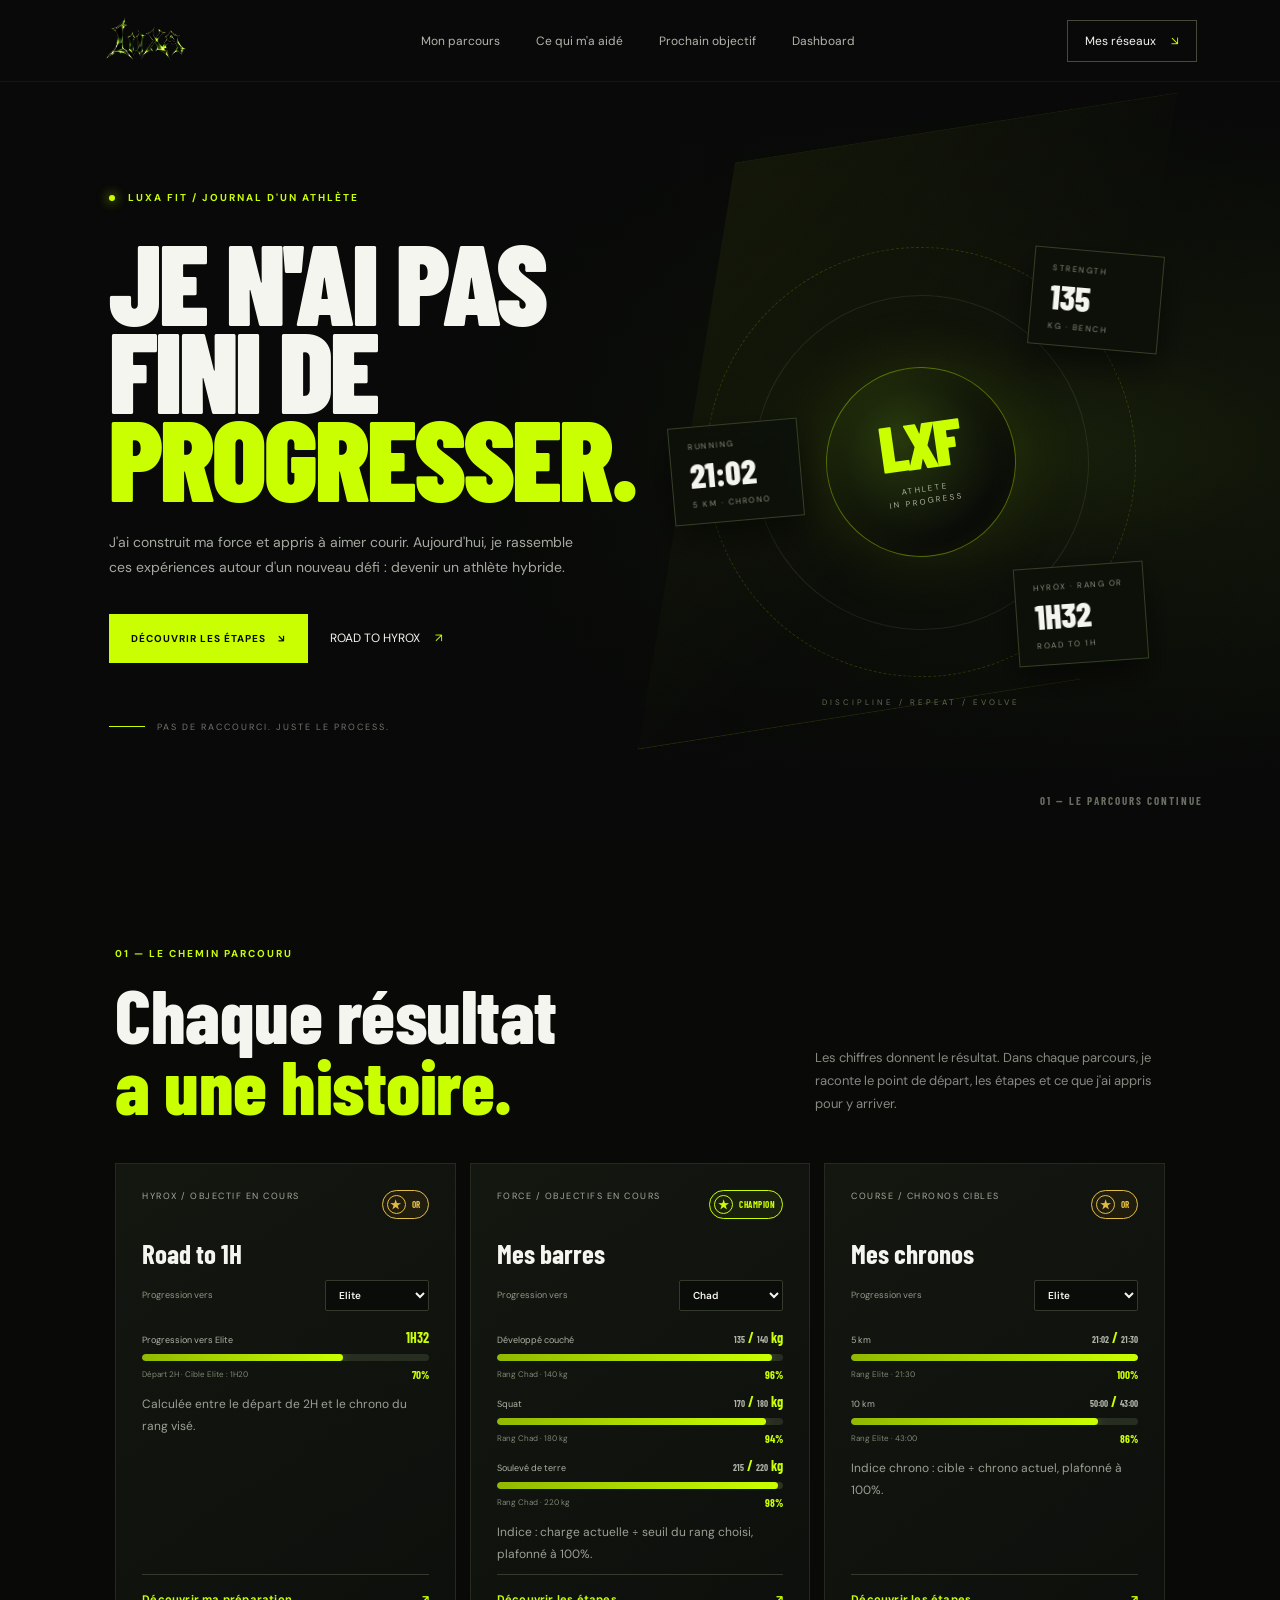
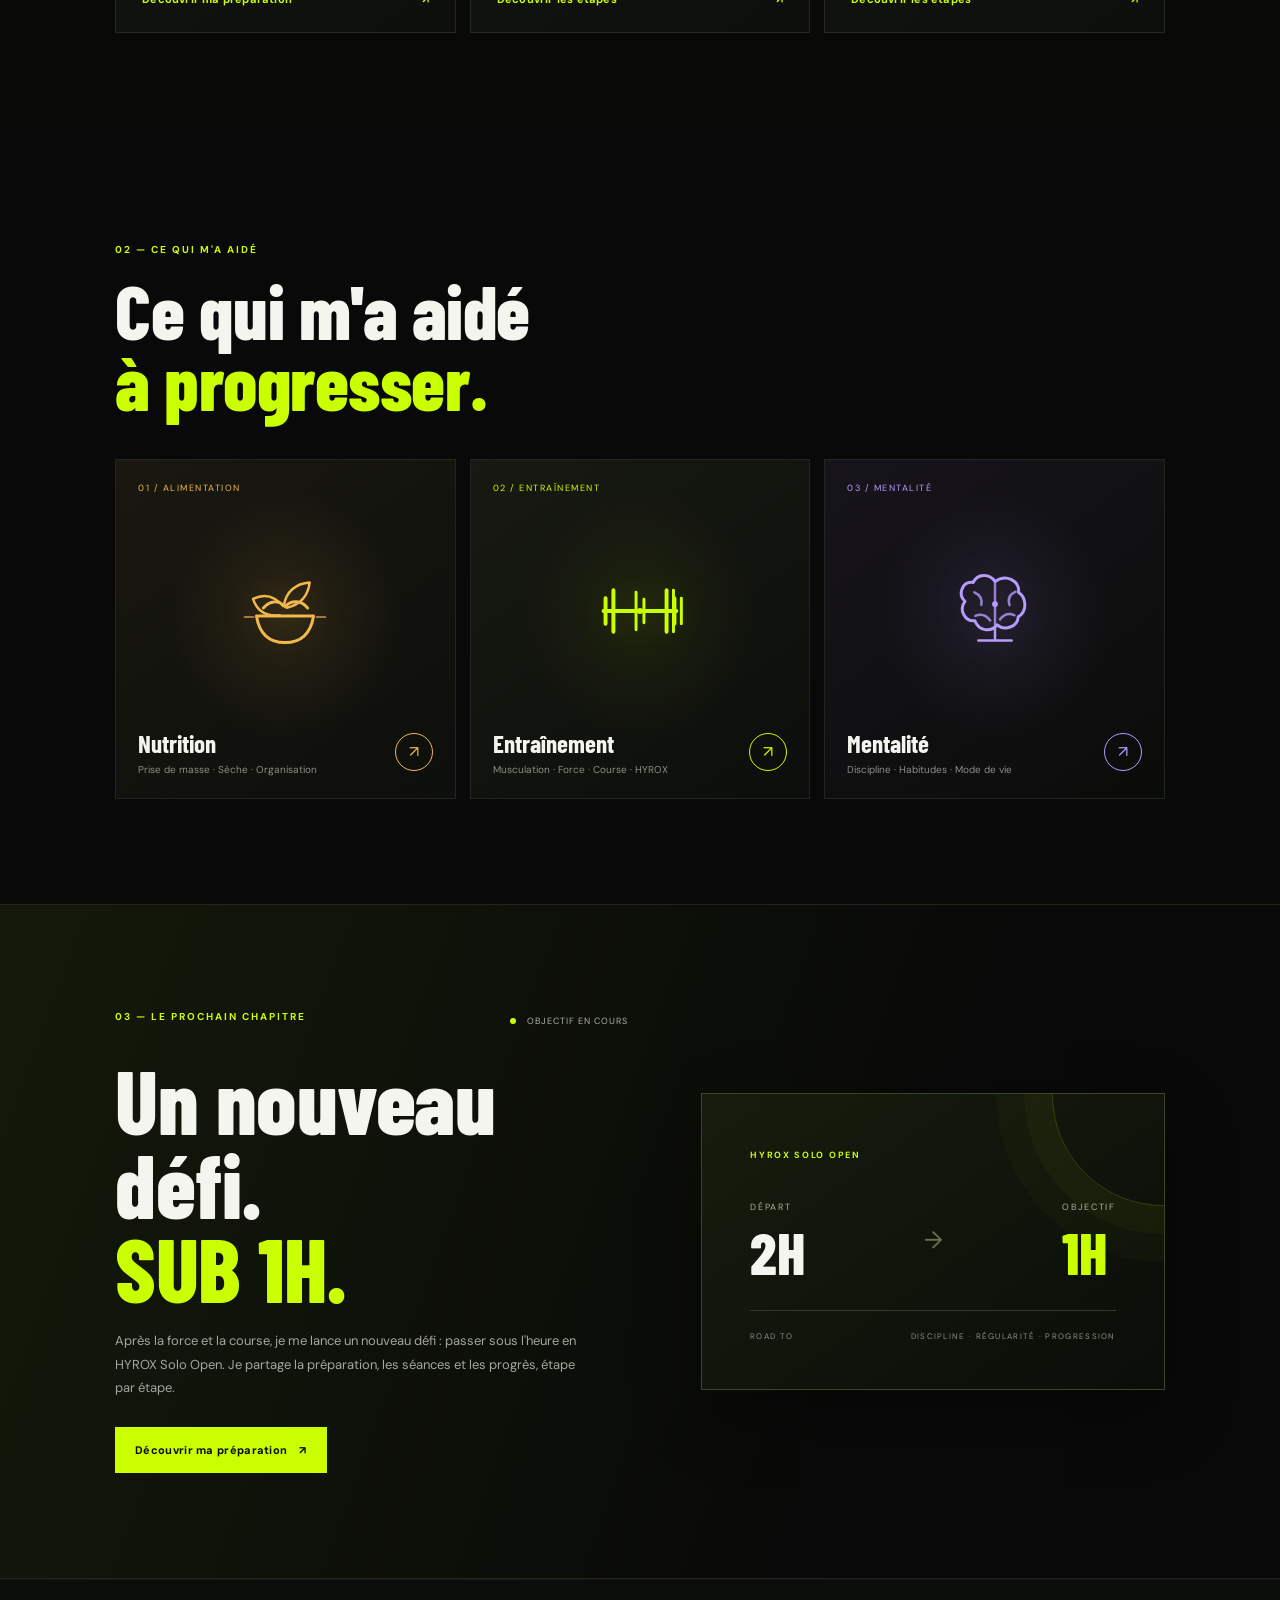
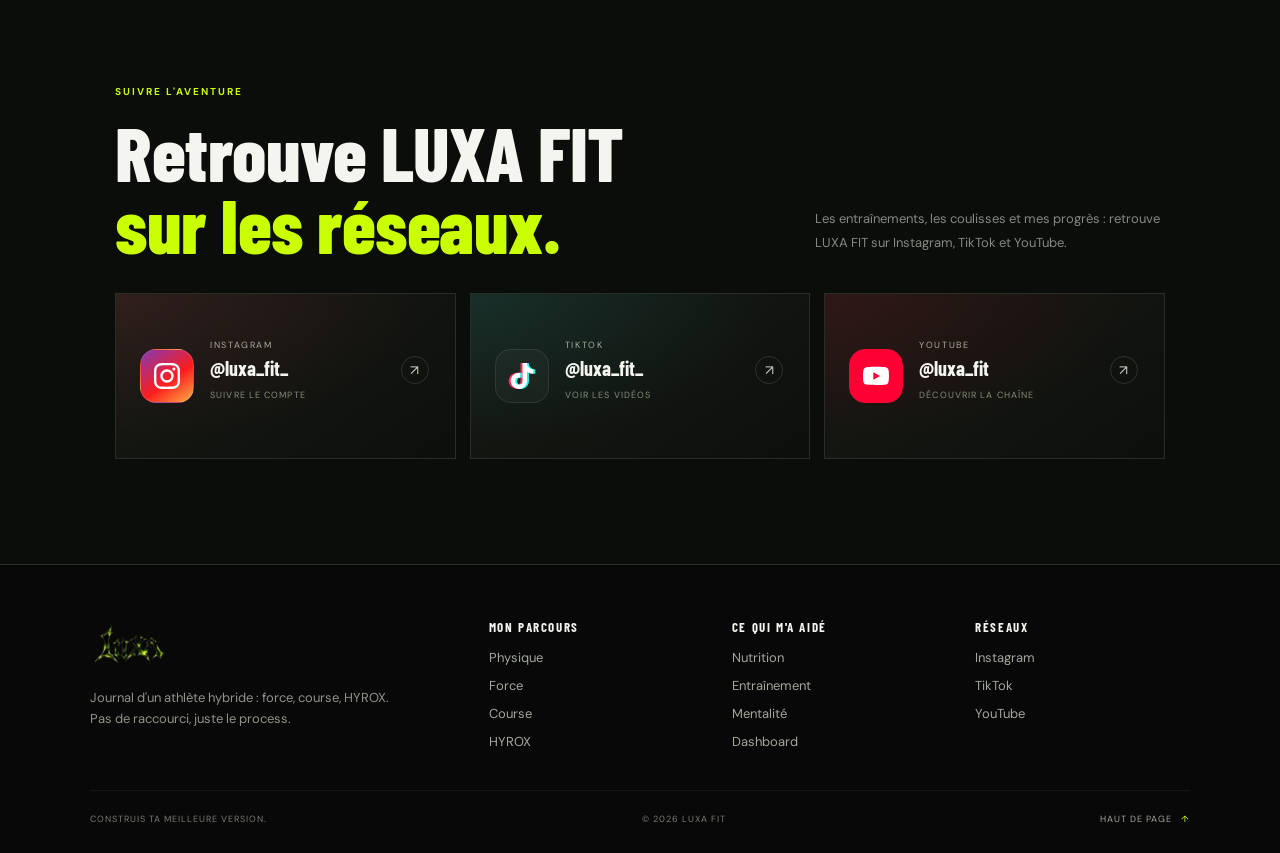
==== commit 92d34d05: "Improve LUXA FIT site performance, SEO, navigation, accessibility and hosting (6b09dca0bc1990295ed29" ====
--- a/index.html
+++ b/index.html
@@ -1,5 +1,5 @@
 <!doctype html>
-<html lang="fr">
+<html lang="fr" id="top">
   <head>
     <meta charset="utf-8" />
     <meta name="viewport" content="width=device-width, initial-scale=1" />
@@ -9,13 +9,36 @@
       content="LUXA FIT — Mon parcours pour construire un physique, développer ma force et mon endurance."
     />
     <title>LUXA FIT — Mon parcours, mes objectifs</title>
-    <link rel="preload" as="image" href="assets/luxa-logo.png" />
+    <link rel="canonical" href="https://luxaweb.netlify.app/" />
+    <meta property="og:type" content="website" />
+    <meta property="og:locale" content="fr_FR" />
+    <meta property="og:site_name" content="LUXA FIT" />
+    <meta property="og:title" content="LUXA FIT — Mon parcours, mes objectifs" />
+    <meta property="og:description" content="LUXA FIT — Mon parcours pour construire un physique, développer ma force et mon endurance." />
+    <meta property="og:url" content="https://luxaweb.netlify.app/" />
+    <meta property="og:image" content="https://luxaweb.netlify.app/assets/og-image.jpg" />
+    <meta property="og:image:width" content="1200" />
+    <meta property="og:image:height" content="630" />
+    <meta name="twitter:card" content="summary_large_image" />
+    <link rel="icon" type="image/png" sizes="32x32" href="assets/favicon-32.png" />
+    <link rel="apple-touch-icon" href="assets/apple-touch-icon.png" />
+    <link rel="manifest" href="site.webmanifest" />
+    <link rel="preconnect" href="https://fonts.googleapis.com" />
+    <link rel="preconnect" href="https://fonts.gstatic.com" crossorigin />
+    <link rel="preload" as="image" href="assets/luxa-logo.webp" fetchpriority="high" />
+    <link rel="stylesheet" href="https://fonts.googleapis.com/css2?family=Barlow+Condensed:wght@500;600;700;800;900&family=DM+Sans:wght@400;500;600;700&display=swap" />
+    <script>
+      try {
+        if (sessionStorage.getItem("luxa-intro-seen")) document.documentElement.classList.add("intro-seen");
+      } catch (e) {}
+    </script>
     <link rel="stylesheet" href="css/style.css" />
   </head>
   <body>
-    <div class="loader" id="loader" aria-label="Chargement de LUXA FIT">
+    <a class="skip-link" href="#accueil">Aller au contenu</a>
+    <div class="loader" id="loader" aria-hidden="true">
       <div class="loader-mark">
-        <img src="assets/luxa-logo.png" alt="Logo LUXA FIT" />
+        <img src="assets/luxa-logo.webp" alt="" width="656" height="380" fetchpriority="high" />
       </div>
       <p class="loader-caption">CONSTRUIS TA MEILLEURE VERSION</p>
       <div class="loader-track"><span></span></div>
@@ -24,8 +47,7 @@
 
     <header class="header">
       <a class="brand" href="#accueil" aria-label="LUXA FIT — Accueil"
-        ><img src="assets/luxa-logo.png" alt="LUXA FIT"
-      /></a>
+        ><img src="assets/luxa-logo-sm.webp" alt="LUXA FIT" width="320" height="185" /></a>
       <nav class="nav" aria-label="Navigation principale">
         <a href="#parcours">Mon parcours</a
         ><a href="#piliers">Ce qui m'a aidé</a
@@ -639,9 +661,32 @@
       </section>
     </main>
     <footer class="footer">
-      <a class="brand" href="#accueil"
-        ><img src="assets/luxa-logo.png" alt="LUXA FIT" /></a
-      ><span>CONSTRUIS TA MEILLEURE VERSION.</span><span>© LUXA FIT</span>
+      <div class="footer-top">
+        <div class="footer-brand">
+          <a class="brand" href="#accueil" aria-label="LUXA FIT — Accueil"
+            ><img src="assets/luxa-logo-sm.webp" alt="LUXA FIT" width="320" height="185" loading="lazy" decoding="async"
+          /></a>
+          <p>Journal d'un athlète hybride : force, course, HYROX. Pas de raccourci, juste le process.</p>
+        </div>
+        <nav class="footer-nav" aria-label="Plan du site">
+          <div>
+            <span class="footer-title">Mon parcours</span>
+            <a href="physique.html">Physique</a><a href="force.html">Force</a><a href="course.html">Course</a><a href="hyrox.html">HYROX</a>
+          </div>
+          <div>
+            <span class="footer-title">Ce qui m'a aidé</span>
+            <a href="nutrition.html">Nutrition</a><a href="training.html">Entraînement</a><a href="mentalite.html">Mentalité</a><a href="dashboard.html">Dashboard</a>
+          </div>
+          <div>
+            <span class="footer-title">Réseaux</span>
+            <a href="https://www.instagram.com/luxa_fit_/" target="_blank" rel="noopener noreferrer">Instagram</a><a href="https://www.tiktok.com/@luxa_fit_" target="_blank" rel="noopener noreferrer">TikTok</a><a href="https://www.youtube.com/@luxa_fit" target="_blank" rel="noopener noreferrer">YouTube</a>
+          </div>
+        </nav>
+      </div>
+      <div class="footer-bottom">
+        <span>CONSTRUIS TA MEILLEURE VERSION.</span><span>© <span data-year>2026</span> LUXA FIT</span>
+        <a class="back-to-top" href="#top">Haut de page <span aria-hidden="true">↑</span></a>
+      </div>
     </footer>
     <script src="js/performance.js"></script>
     <script src="js/main.js"></script>
--- a/css/style.css
+++ b/css/style.css
@@ -1,4 +1,3 @@
-@import url("https://fonts.googleapis.com/css2?family=Barlow+Condensed:wght@500;600;700;800;900&family=DM+Sans:wght@400;500;600;700&display=swap");
 :root {
   --bg: #080908;
   --panel: #111310;
@@ -600,17 +599,75 @@
 }
 .footer {
   border-top: 1px solid var(--line);
-  padding: 25px 7%;
-  display: flex;
+  padding: 56px 7% 28px;
+  color: #777d71;
+  background: #070807;
+}
+.footer .brand img {
+  width: 110px;
+  height: 46px;
+  object-position: left center;
+}
+.footer-top {
+  display: grid;
+  grid-template-columns: minmax(220px, 1fr) 2fr;
+  gap: 48px;
+  padding-bottom: 40px;
+}
+.footer-brand p {
+  max-width: 300px;
+  margin: 16px 0 0;
+  font-size: 13px;
+  line-height: 1.6;
+  color: #8f9488;
+}
+.footer-nav {
+  display: grid;
+  grid-template-columns: repeat(3, minmax(0, 1fr));
+  gap: 28px;
+}
+.footer-nav div {
+  display: flex;
+  flex-direction: column;
+  gap: 11px;
+}
+.footer-title {
+  margin-bottom: 4px;
+  color: var(--white);
+  font: 700 13px / 1 var(--display);
+  letter-spacing: 1.6px;
+  text-transform: uppercase;
+}
+.footer-nav a {
+  width: fit-content;
+  font-size: 13px;
+  color: #a3a89c;
+  transition: color 0.2s;
+}
+.footer-nav a:hover {
+  color: var(--lime);
+}
+.footer-bottom {
+  display: flex;
+  flex-wrap: wrap;
   align-items: center;
   justify-content: space-between;
-  color: #777d71;
+  gap: 14px;
+  padding-top: 22px;
+  border-top: 1px solid #ffffff0d;
   font-size: 9px;
   letter-spacing: 1px;
 }
-.footer .brand img {
-  width: 95px;
-  height: 40px;
+.back-to-top {
+  color: #a3a89c;
+  text-transform: uppercase;
+}
+.back-to-top span {
+  color: var(--lime);
+  margin-left: 6px;
+}
+.back-to-top:hover {
+  color: var(--lime);
 }
 @media (max-width: 760px) {
   .header {
@@ -711,10 +768,16 @@
     flex-direction: column;
   }
   .footer {
-    gap: 14px;
-    flex-wrap: wrap;
-  }
-  .footer span:nth-child(2) {
+    padding: 44px 6% 24px;
+  }
+  .footer-top {
+    grid-template-columns: 1fr;
+    gap: 32px;
+  }
+  .footer-nav {
+    grid-template-columns: repeat(2, minmax(0, 1fr));
+  }
+  .footer-bottom > span:first-child {
     display: none;
   }
 }
@@ -2998,3 +3061,96 @@
     text-transform: uppercase;
   }
 }
+
+/* Améliorations globales : accessibilité, navigation, chargement */
+.intro-seen .loader {
+  display: none;
+}
+.skip-link {
+  position: fixed;
+  top: 12px;
+  left: 12px;
+  z-index: 2000;
+  padding: 12px 18px;
+  background: var(--lime);
+  color: #080908;
+  font-size: 13px;
+  font-weight: 700;
+  transform: translateY(-160%);
+  transition: transform 0.2s;
+}
+.skip-link:focus {
+  transform: none;
+}
+main:focus {
+  outline: none;
+}
+::selection {
+  background: var(--lime);
+  color: #080908;
+}
+.header {
+  transition:
+    background 0.25s,
+    box-shadow 0.25s;
+}
+.header.is-scrolled {
+  background: #080908ee;
+  box-shadow: 0 10px 30px #00000066;
+  backdrop-filter: blur(10px);
+  -webkit-backdrop-filter: blur(10px);
+}
+.nav a {
+  position: relative;
+  transition: color 0.2s;
+}
+.nav a[aria-current="page"],
+.nav a[aria-current="location"] {
+  color: var(--white);
+}
+.nav a[aria-current]::after {
+  content: "";
+  position: absolute;
+  left: 0;
+  right: 0;
+  bottom: -8px;
+  height: 2px;
+  background: var(--lime);
+}
+.menu-toggle {
+  cursor: pointer;
+  width: 44px;
+  height: 44px;
+  line-height: 1;
+}
+section[id],
+[id="contenu"] {
+  scroll-margin-top: 90px;
+}
+@media (max-width: 760px) {
+  .nav {
+    border-bottom: 1px solid var(--line);
+    box-shadow: 0 20px 40px #000000aa;
+  }
+  .nav a {
+    padding: 6px 0;
+    font-size: 15px;
+  }
+  .nav a[aria-current]::after {
+    bottom: 0;
+    right: auto;
+    width: 28px;
+  }
+}
+@media (prefers-reduced-motion: reduce) {
+  html {
+    scroll-behavior: auto;
+  }
+  *,
+  *::before,
+  *::after {
+    animation-duration: 0.01ms !important;
+    animation-iteration-count: 1 !important;
+    transition-duration: 0.01ms !important;
+  }
+}
